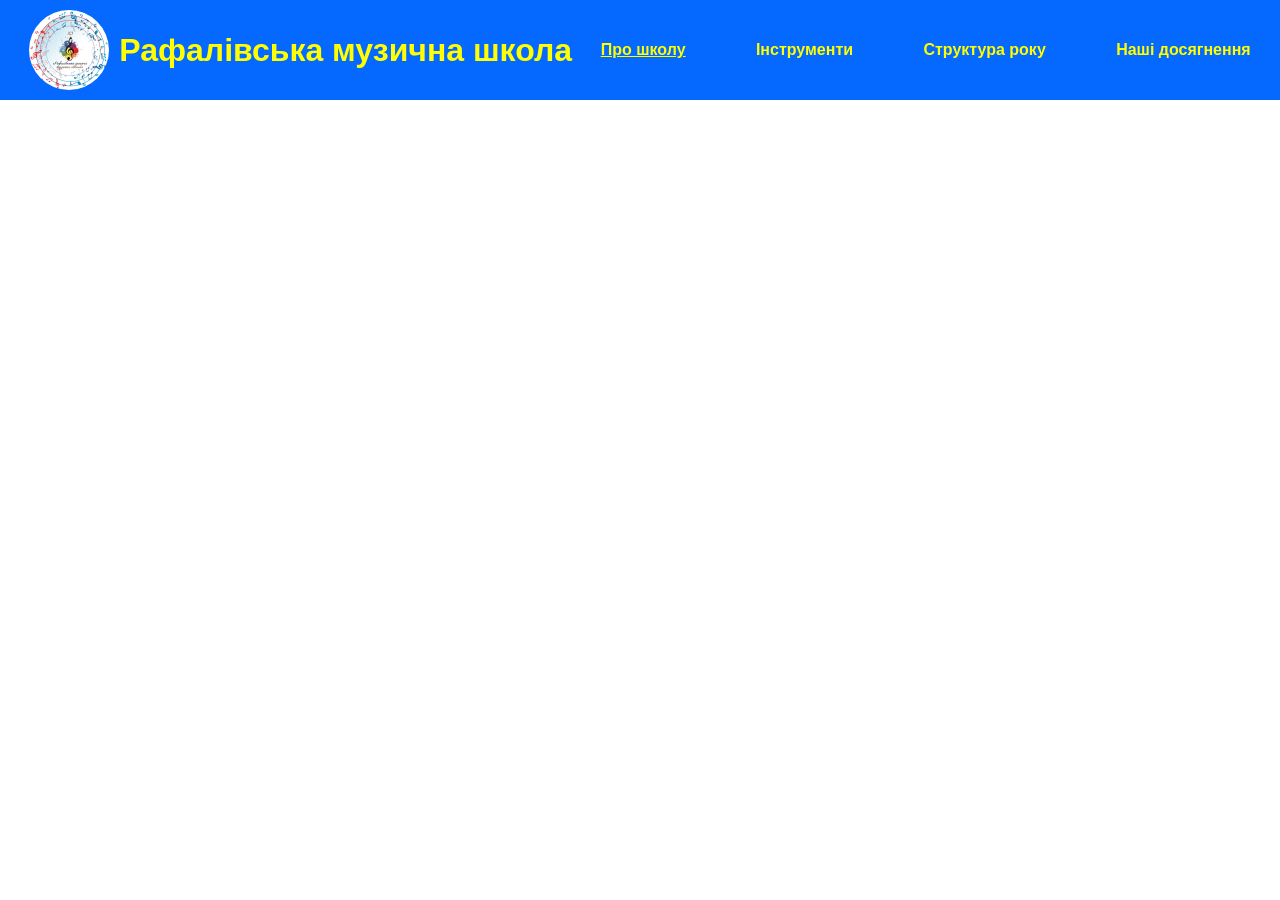
==== index.html @ b6ad6ccd "add header with adaptive" ====
<!doctype html>
<html lang="en">
  <head>
    <meta charset="UTF-8" />
    <meta name="viewport" content="width=device-width, initial-scale=1.0" />
    <link rel="icon" href="./imgs/logo.png" />
    <link rel="stylesheet" href="./css/main.min.css" />
    <title>Рафалівська музична школа</title>
  </head>
  <body>
    <header>
  <div class="logo__box">
    <img src="./imgs/logo.png" alt="logo" class="logo" />
    <h1>Рафалівська музична школа</h1>
  </div>
  <nav>
    <ul class="nav__list">
      <li class="nav__link">
        <a href="./index.html" class="active__link">Про школу</a>
      </li>
      <li class="nav__link"><a href="">Інструменти</a></li>
      <li class="nav__link"><a href="">Структура року</a></li>
      <li class="nav__link"><a href="">Наші досягнення</a></li>
    </ul>
  </nav>

  <button class="burger js-open-menu" aria-expanded="false" aria-label="Відкрити меню">
    &#9776;
  </button>
</header>

<div class="burger__menu js-menu-container">
  <button class="menu-close js-close-menu">✕</button>
  <ul class="burger__list">
    <li class="burger__items"><a href="./index.html" class="burger__link">Про школу</a></li>
    <li class="burger__items"><a href="" class="burger__link">Інструменти</a></li>
    <li class="burger__items"><a href="" class="burger__link">Структура року</a></li>
    <li class="burger__items"><a href="" class="burger__link">Наші досягнення</a></li>
  </ul>
</div>
    <main></main>
    <!-- <footer>
     <img src="./imgs/logo.png" alt="logo" class="logo" />
      <ul class="contacts__list">
        <li class="main__footer__li">КОНТАКТИ</li>
        <li class="contacts">
          <svg class="contacts__svg">
            <use href="./svgs/phone-call.svg#phone"></use>
          </svg>
        </li>
        <li class="contacts">
          <svg class="contacts__svg">
            <use href="./svgs/envelope.svg#email"></use>
          </svg>
        </li>
        <li class="contacts">
          <svg class="contacts__svg">
            <use href="./svgs/marker.svg#marker"></use>
          </svg>
        </li>
      </ul>
    </footer> -->
    <script src="./mobile-menu.js"></script>
  </body>
</html>
---- css/main.min.css ----
*{margin:0;padding:0;box-sizing:border-box;font-family:"Roboto",sans-serif}.active__link{text-decoration:underline}a{text-decoration:none}.header__togle{display:none}li{list-style:none;display:inline-block}.container{max-width:1200px;margin:0 auto;padding:0 15px}header{height:100px;display:flex;justify-content:space-around;align-items:center;background-color:#0569ff;padding:0 15px}.logo__box{display:flex;align-items:center;gap:10px}.logo__box h1{color:#ff0}.logo__box .logo{width:80px;height:80px;border-radius:50%}nav{width:650px;display:flex;align-items:center}.nav__list{width:100%;display:flex;justify-content:space-between}.nav__link{transition-duration:200ms;transition-property:transform;transition-timing-function:ease-in-out;transition-delay:50ms}.nav__link>a{color:#ff0;font-weight:bold}.nav__link:hover{transform:scale(1.1)}.burger{display:none}.burger__menu{display:none;position:fixed;top:0;left:0;width:100%;height:100vh;background-color:blue;flex-direction:column;padding:20px;z-index:999}.burger__menu.is-open{display:flex}.burger__list{display:flex;flex-direction:column;gap:16px;margin-top:20px}.burger__items{display:block}.burger__link{color:#ff0;font-weight:bold;font-size:1.2rem}.menu-close,.burger{width:30px;height:30px;background-color:#ff0;border:none;border-radius:50%;cursor:pointer}.burger__menu{display:none;position:fixed;top:0;left:0;width:100%;height:100vh;background-color:blue;flex-direction:column;padding:20px;z-index:999}@media(max-width: 900px){header{justify-content:space-between;padding:15px;height:auto}.logo__box{justify-content:space-between;gap:12px}.logo__box .logo{width:60px;height:60px}.logo__box h1{font-size:16px}nav{display:none}.burger{display:block}.burger__menu{align-items:center}.menu-close{margin-bottom:50px}.burger__list{gap:24px}.burger__items{display:flex;justify-content:center}}@media(max-width: 768px){nav{display:none}.menu-close{display:block}}
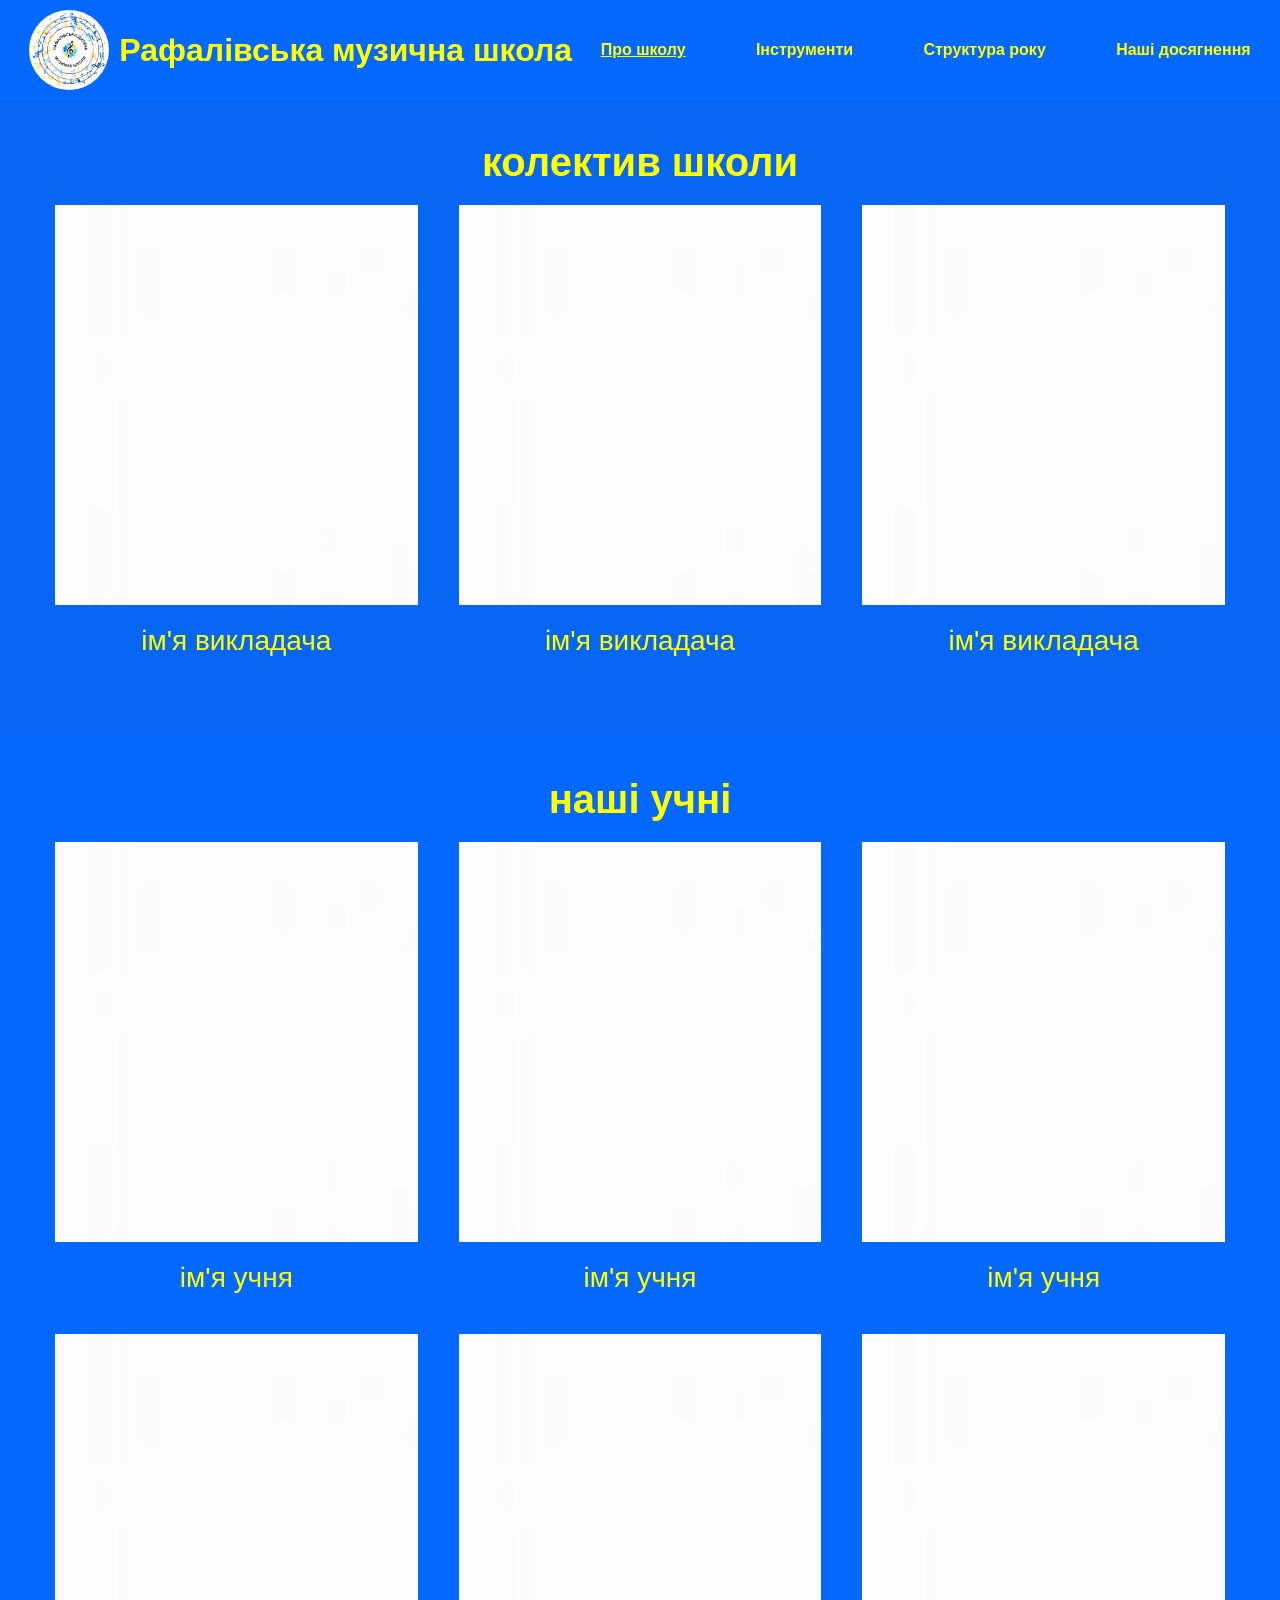
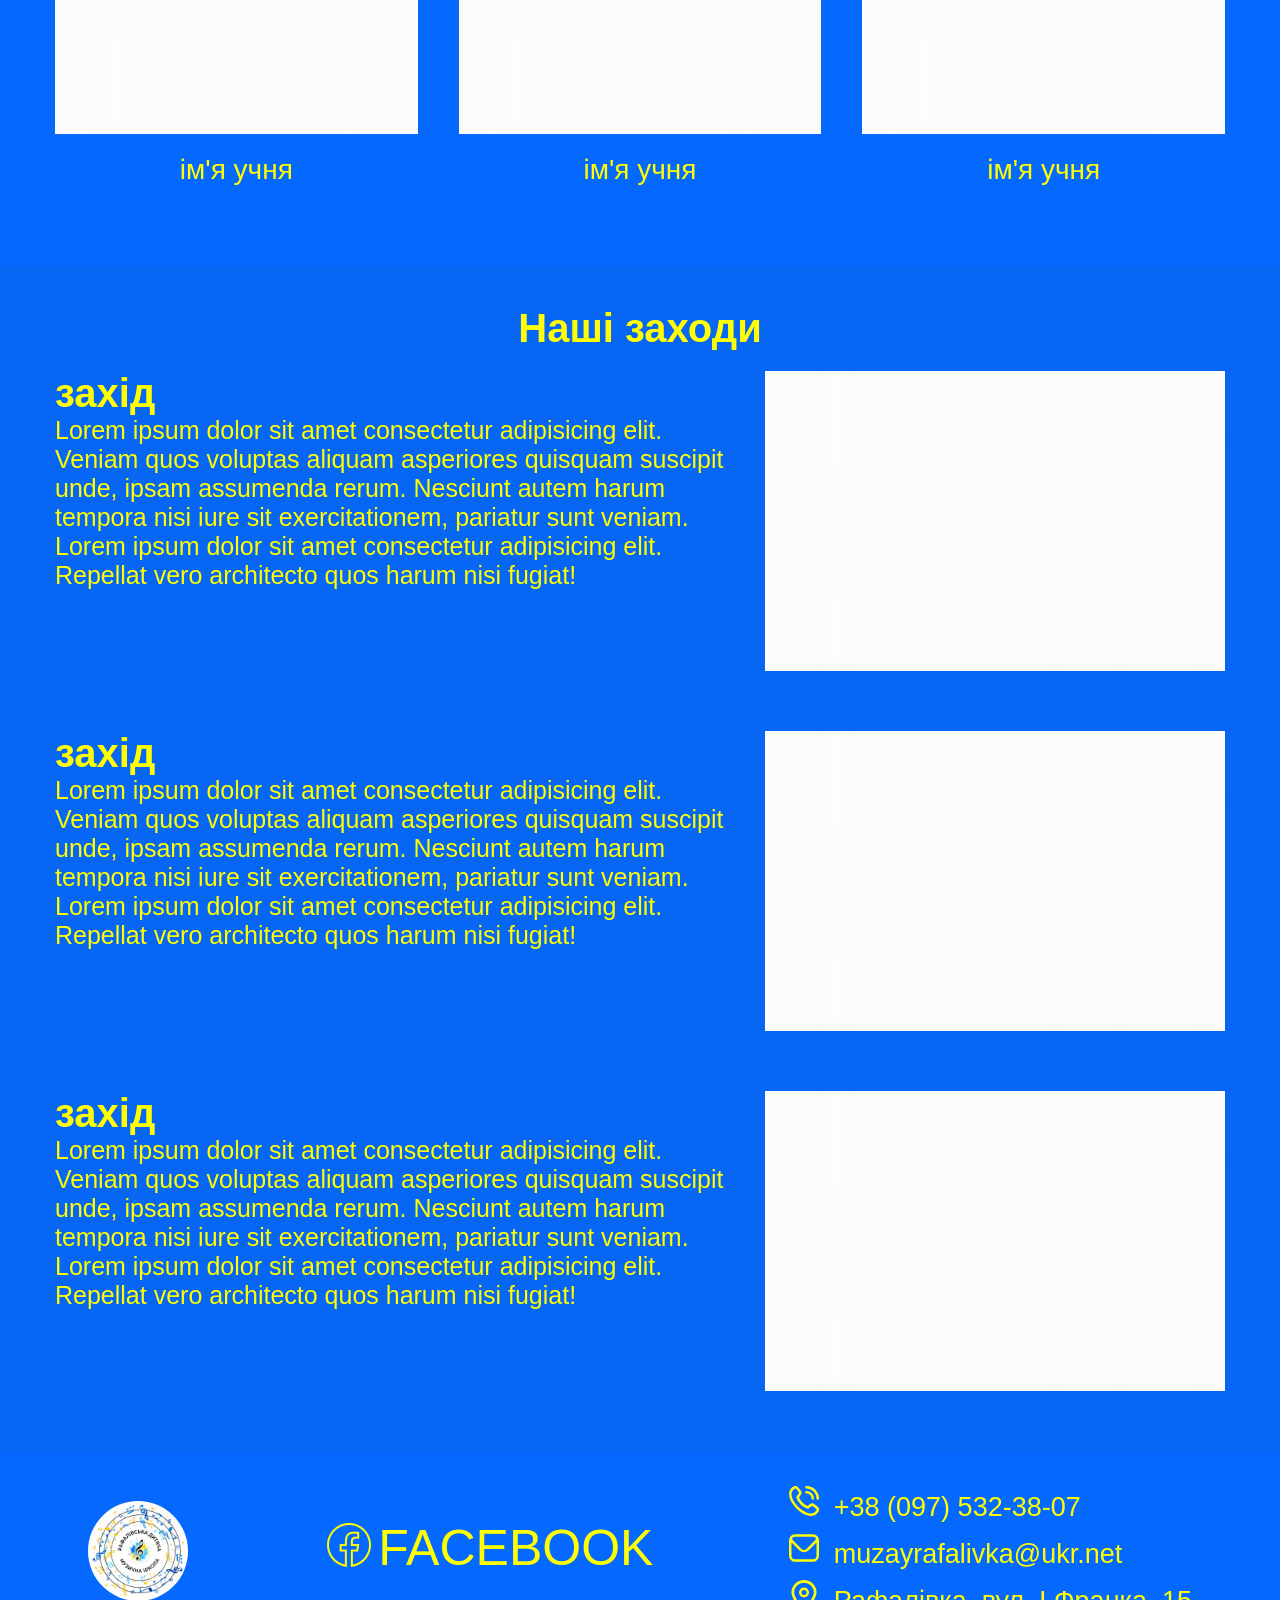
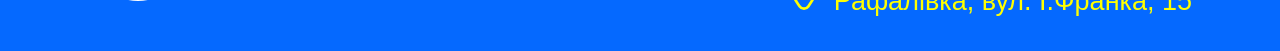
==== commit 2b626004: "сайт заглушка" ====
--- a/index.html
+++ b/index.html
@@ -3,63 +3,206 @@
   <head>
     <meta charset="UTF-8" />
     <meta name="viewport" content="width=device-width, initial-scale=1.0" />
+    <meta name="format-detection" content="telephone=no" />
     <link rel="icon" href="./imgs/logo.png" />
     <link rel="stylesheet" href="./css/main.min.css" />
     <title>Рафалівська музична школа</title>
   </head>
   <body>
     <header>
-  <div class="logo__box">
-    <img src="./imgs/logo.png" alt="logo" class="logo" />
-    <h1>Рафалівська музична школа</h1>
-  </div>
-  <nav>
-    <ul class="nav__list">
-      <li class="nav__link">
-        <a href="./index.html" class="active__link">Про школу</a>
-      </li>
-      <li class="nav__link"><a href="">Інструменти</a></li>
-      <li class="nav__link"><a href="">Структура року</a></li>
-      <li class="nav__link"><a href="">Наші досягнення</a></li>
-    </ul>
-  </nav>
-
-  <button class="burger js-open-menu" aria-expanded="false" aria-label="Відкрити меню">
-    &#9776;
-  </button>
-</header>
-
-<div class="burger__menu js-menu-container">
-  <button class="menu-close js-close-menu">✕</button>
-  <ul class="burger__list">
-    <li class="burger__items"><a href="./index.html" class="burger__link">Про школу</a></li>
-    <li class="burger__items"><a href="" class="burger__link">Інструменти</a></li>
-    <li class="burger__items"><a href="" class="burger__link">Структура року</a></li>
-    <li class="burger__items"><a href="" class="burger__link">Наші досягнення</a></li>
-  </ul>
-</div>
-    <main></main>
-    <!-- <footer>
-     <img src="./imgs/logo.png" alt="logo" class="logo" />
+      <div class="logo__box">
+        <img src="./imgs/logo.png" alt="logo" class="logo" />
+        <h1>Рафалівська музична школа</h1>
+      </div>
+      <nav>
+        <ul class="nav__list">
+          <li class="nav__link">
+            <a href="./index.html" class="active__link">Про школу</a>
+          </li>
+          <li class="nav__link"><a href="./instruments.html">Інструменти</a></li>
+          <li class="nav__link"><a href="./struction-of-year.html">Структура року</a></li>
+          <li class="nav__link"><a href="./achievement.html">Наші досягнення</a></li>
+        </ul>
+      </nav>
+
+      <button
+        class="burger js-open-menu"
+        aria-expanded="false"
+        aria-label="Відкрити меню"
+      >
+        &#9776;
+      </button>
+    </header>
+
+    <div class="burger__menu js-menu-container">
+      <button class="menu-close js-close-menu">✕</button>
+      <ul class="burger__list">
+        <li class="burger__items">
+          <a href="./index.html" class="burger__link">Про школу</a>
+        </li>
+        <li class="burger__items">
+          <a href="./instruments.html" class="burger__link">Інструменти</a>
+        </li>
+        <li class="burger__items">
+          <a href="./struction-of-year.html" class="burger__link">Структура року</a>
+        </li>
+        <li class="burger__items">
+          <a href="./achievement.html" class="burger__link">Наші досягнення</a>
+        </li>
+      </ul>
+    </div>
+
+    <main>
+      <section class="collective">
+        <h2 class="collective__h2">колектив школи</h2>
+       <div class="container teachers__container">
+        <div class="teacher firsr__teacher">
+          <img src="./завантаження.jpeg" alt="teacher" class="teacher__photo">
+          <span class="teacher__name">ім'я викладача</span>
+        </div>
+
+        <div class="teacher firsr__teacher">
+          <img src="./завантаження.jpeg" alt="teacher" class="teacher__photo">
+          <span class="teacher__name">ім'я викладача</span>
+        </div>
+
+        <div class="teacher firsr__teacher">
+          <img src="./завантаження.jpeg" alt="teacher" class="teacher__photo">
+          <span class="teacher__name">ім'я викладача</span>
+        </div>
+       </div>
+      </section>
+
+      <section class="students">
+        <h2 class="students__h2">наші учні</h2>
+       <div class="container students__container">
+        <div class="student">
+          <img src="./завантаження.jpeg" alt="student" class="students__photo">
+          <span class="students__name">ім'я учня</span>
+        </div>
+
+        <div class="student">
+          <img src="./завантаження.jpeg" alt="student" class="students__photo">
+          <span class="students__name">ім'я учня</span>
+        </div>
+
+        <div class="student">
+          <img src="./завантаження.jpeg" alt="student" class="students__photo">
+          <span class="students__name">ім'я учня</span>
+        </div>
+
+        <div class="student">
+          <img src="./завантаження.jpeg" alt="student" class="students__photo">
+          <span class="students__name">ім'я учня</span>
+        </div>
+
+        <div class="student">
+          <img src="./завантаження.jpeg" alt="student" class="students__photo">
+          <span class="students__name">ім'я учня</span>
+        </div>
+
+        <div class="student">
+          <img src="./завантаження.jpeg" alt="student" class="students__photo">
+          <span class="students__name">ім'я учня</span>
+        </div>
+       </div>
+      </section>
+
+      <section class="events">
+        <div class="container events__container">
+          <h2 class="events__h2">Наші заходи</h2>
+          <ul class="events__list">
+            <li class="events__li">
+              <div class="events__textbox">
+                <h3 class="events__h3">захід</h3>
+                <p class="events__p">Lorem ipsum dolor sit amet consectetur adipisicing elit. Veniam quos voluptas aliquam asperiores quisquam suscipit unde, ipsam assumenda rerum. Nesciunt autem harum tempora nisi iure sit exercitationem, pariatur sunt veniam. Lorem ipsum dolor sit amet consectetur adipisicing elit. Repellat vero architecto quos harum nisi fugiat!</p>
+              </div>
+              <img src="./завантаження.jpeg" alt="картинка заходу" class="events__img">
+            </li>
+            <li class="events__li">
+              <div class="events__textbox">
+                <h3 class="events__h3">захід</h3>
+                <p class="events__p">Lorem ipsum dolor sit amet consectetur adipisicing elit. Veniam quos voluptas aliquam asperiores quisquam suscipit unde, ipsam assumenda rerum. Nesciunt autem harum tempora nisi iure sit exercitationem, pariatur sunt veniam. Lorem ipsum dolor sit amet consectetur adipisicing elit. Repellat vero architecto quos harum nisi fugiat!</p>
+              </div>
+              <img src="./завантаження.jpeg" alt="картинка заходу" class="events__img">
+            </li>
+            <li class="events__li">
+              <div class="events__textbox">
+                <h3 class="events__h3">захід</h3>
+                <p class="events__p">Lorem ipsum dolor sit amet consectetur adipisicing elit. Veniam quos voluptas aliquam asperiores quisquam suscipit unde, ipsam assumenda rerum. Nesciunt autem harum tempora nisi iure sit exercitationem, pariatur sunt veniam. Lorem ipsum dolor sit amet consectetur adipisicing elit. Repellat vero architecto quos harum nisi fugiat!</p>
+              </div>
+              <img src="./завантаження.jpeg" alt="картинка заходу" class="events__img">
+            </li>
+          </ul>
+        </div>
+      </section>
+    </main>
+
+    <footer>
+      <img src="./imgs/logo.png" alt="logo" class="footer__logo" />
+      <a
+        href="https://www.facebook.com/share/1B8LwoM9ha/?mibextid=wwXIfr"
+        target="_blank"
+        class="footer__facebook"
+      >
+        <img src="./imgs/facebook.png" alt="facebook" class="facebook__logo" />
+        <span class="footer__facebook-text">FACEBOOK</span>
+      </a>
+
       <ul class="contacts__list">
-        <li class="main__footer__li">КОНТАКТИ</li>
         <li class="contacts">
-          <svg class="contacts__svg">
-            <use href="./svgs/phone-call.svg#phone"></use>
-          </svg>
-        </li>
+          <a href="tel:+380975323807">
+            <svg
+              class="contacts__svg"
+              viewBox="0 0 24 24"
+              xmlns="http://www.w3.org/2000/svg"
+            >
+              <path
+                d="M13,1a1,1,0,0,1,1-1A10.011,10.011,0,0,1,24,10a1,1,0,0,1-2,0,8.009,8.009,0,0,0-8-8A1,1,0,0,1,13,1Zm1,5a4,4,0,0,1,4,4,1,1,0,0,0,2,0,6.006,6.006,0,0,0-6-6,1,1,0,0,0,0,2Zm9.093,10.739a3.1,3.1,0,0,1,0,4.378l-.91,1.049c-8.19,7.841-28.12-12.084-20.4-20.3l1.15-1A3.081,3.081,0,0,1,7.26.906c.031.031,1.884,2.438,1.884,2.438a3.1,3.1,0,0,1-.007,4.282L7.979,9.082a12.781,12.781,0,0,0,6.931,6.945l1.465-1.165a3.1,3.1,0,0,1,4.281-.006S23.062,16.708,23.093,16.739Zm-1.376,1.454s-2.393-1.841-2.424-1.872a1.1,1.1,0,0,0-1.549,0c-.027.028-2.044,1.635-2.044,1.635a1,1,0,0,1-.979.152A15.009,15.009,0,0,1,5.9,9.3a1,1,0,0,1,.145-1S7.652,6.282,7.679,6.256a1.1,1.1,0,0,0,0-1.549c-.031-.03-1.872-2.425-1.872-2.425a1.1,1.1,0,0,0-1.51.039l-1.15,1C-2.495,10.105,14.776,26.418,20.721,20.8l.911-1.05A1.121,1.121,0,0,0,21.717,18.193Z"
+              />
+            </svg>
+          </a>
+          <span class="contacts__text">+38 (097) 532-38-07</span>
+        </li>
+
         <li class="contacts">
-          <svg class="contacts__svg">
-            <use href="./svgs/envelope.svg#email"></use>
-          </svg>
-        </li>
+          <a href="mailto:muzayrafalivka@ukr.net">
+            <svg
+              class="contacts__svg"
+              viewBox="0 0 24 24"
+              xmlns="http://www.w3.org/2000/svg"
+            >
+              <path
+                d="M19,1H5A5.006,5.006,0,0,0,0,6V18a5.006,5.006,0,0,0,5,5H19a5.006,5.006,0,0,0,5-5V6A5.006,5.006,0,0,0,19,1ZM5,3H19a3,3,0,0,1,2.78,1.887l-7.658,7.659a3.007,3.007,0,0,1-4.244,0L2.22,4.887A3,3,0,0,1,5,3ZM19,21H5a3,3,0,0,1-3-3V7.5L8.464,13.96a5.007,5.007,0,0,0,7.072,0L22,7.5V18A3,3,0,0,1,19,21Z"
+              />
+            </svg>
+          </a>
+          <span class="contacts__text">muzayrafalivka@ukr.net</span>
+        </li>
+
         <li class="contacts">
-          <svg class="contacts__svg">
-            <use href="./svgs/marker.svg#marker"></use>
-          </svg>
+          <a
+            href="https://maps.app.goo.gl/mHAF3vfdS7zZKMoR9"
+            target="_blank"
+            rel="noopener noreferrer"
+          >
+            <svg
+              class="contacts__svg"
+              viewBox="0 0 24 24"
+              xmlns="http://www.w3.org/2000/svg"
+            >
+              <path
+                d="M12,6a4,4,0,1,0,4,4A4,4,0,0,0,12,6Zm0,6a2,2,0,1,1,2-2A2,2,0,0,1,12,12Z"
+              />
+              <path
+                d="M12,24a5.271,5.271,0,0,1-4.311-2.2c-3.811-5.257-5.744-9.209-5.744-11.747a10.055,10.055,0,0,1,20.11,0c0,2.538-1.933,6.49-5.744,11.747A5.271,5.271,0,0,1,12,24ZM12,2.181a7.883,7.883,0,0,0-7.874,7.874c0,2.01,1.893,5.727,5.329,10.466a3.145,3.145,0,0,0,5.09,0c3.436-4.739,5.329-8.456,5.329-10.466A7.883,7.883,0,0,0,12,2.181Z"
+              />
+            </svg>
+          </a>
+          <span class="contacts__text">Рафалівка, вул. І.Франка, 15</span>
         </li>
       </ul>
-    </footer> -->
+    </footer>
     <script src="./mobile-menu.js"></script>
   </body>
 </html>
--- a/css/main.min.css
+++ b/css/main.min.css
@@ -1 +1 @@
-*{margin:0;padding:0;box-sizing:border-box;font-family:"Roboto",sans-serif}.active__link{text-decoration:underline}a{text-decoration:none}.header__togle{display:none}li{list-style:none;display:inline-block}.container{max-width:1200px;margin:0 auto;padding:0 15px}header{height:100px;display:flex;justify-content:space-around;align-items:center;background-color:#0569ff;padding:0 15px}.logo__box{display:flex;align-items:center;gap:10px}.logo__box h1{color:#ff0}.logo__box .logo{width:80px;height:80px;border-radius:50%}nav{width:650px;display:flex;align-items:center}.nav__list{width:100%;display:flex;justify-content:space-between}.nav__link{transition-duration:200ms;transition-property:transform;transition-timing-function:ease-in-out;transition-delay:50ms}.nav__link>a{color:#ff0;font-weight:bold}.nav__link:hover{transform:scale(1.1)}.burger{display:none}.burger__menu{display:none;position:fixed;top:0;left:0;width:100%;height:100vh;background-color:blue;flex-direction:column;padding:20px;z-index:999}.burger__menu.is-open{display:flex}.burger__list{display:flex;flex-direction:column;gap:16px;margin-top:20px}.burger__items{display:block}.burger__link{color:#ff0;font-weight:bold;font-size:1.2rem}.menu-close,.burger{width:30px;height:30px;background-color:#ff0;border:none;border-radius:50%;cursor:pointer}.burger__menu{display:none;position:fixed;top:0;left:0;width:100%;height:100vh;background-color:blue;flex-direction:column;padding:20px;z-index:999}@media(max-width: 900px){header{justify-content:space-between;padding:15px;height:auto}.logo__box{justify-content:space-between;gap:12px}.logo__box .logo{width:60px;height:60px}.logo__box h1{font-size:16px}nav{display:none}.burger{display:block}.burger__menu{align-items:center}.menu-close{margin-bottom:50px}.burger__list{gap:24px}.burger__items{display:flex;justify-content:center}}@media(max-width: 768px){nav{display:none}.menu-close{display:block}}+*{margin:0;padding:0;box-sizing:border-box;font-family:"Roboto",sans-serif}.active__link{text-decoration:underline}a{text-decoration:none}.header__togle{display:none}li{list-style:none;display:inline-block}section{color:#ff0;background-color:#0569ff;padding:40px 0}h2{font-size:40px;margin-bottom:20px;text-align:center}.container{max-width:1200px;width:100%;margin:0 auto;padding:0 15px}header{height:100px;display:flex;justify-content:space-around;align-items:center;background-color:#0569ff;padding:0 15px}.logo__box{display:flex;align-items:center;gap:10px}.logo__box h1{color:#ff0}.logo__box .logo{width:80px;height:80px;border-radius:50%}nav{width:650px;display:flex;align-items:center}.nav__list{width:100%;display:flex;justify-content:space-between}.nav__link{transition-duration:200ms;transition-property:transform;transition-timing-function:ease-in-out;transition-delay:50ms}.nav__link>a{color:#ff0;font-weight:bold}.nav__link:hover{transform:scale(1.1)}.burger{display:none}.burger__menu{display:none;position:fixed;top:0;left:0;width:100%;height:100vh;background-color:#0569ff;flex-direction:column;padding:20px;z-index:999}.burger__menu.is-open{display:flex}.burger__list{display:flex;flex-direction:column;gap:16px;margin-top:20px}.burger__items{display:block}.burger__link{color:#ff0;font-weight:bold;font-size:1.2rem}.menu-close,.burger{width:30px;height:30px;background-color:#ff0;border:none;border-radius:50%;cursor:pointer}.burger__menu{display:none;position:fixed;top:0;left:0;width:100%;height:100vh;background-color:#0569ff;flex-direction:column;padding:20px;z-index:999}footer{height:200px;display:flex;justify-content:space-around;flex-wrap:wrap;align-items:center;background-color:#0569ff;color:#ff0;padding:20px}.footer__logo{width:100px;height:100px;border-radius:50px}.contacts__list{display:flex;flex-direction:column;justify-content:space-between;gap:10px}.contacts__svg{width:30px;height:30px;fill:#ff0;transition-duration:100ms;transition-property:transform;transition-timing-function:ease-in-out;transition-delay:50ms}.contacts__svg:hover{transform:scale(1.1)}.contacts__text{display:inline-block;height:100%;margin-left:10px;font-size:27px}.footer__facebook-text{color:#ff0;position:relative;bottom:5px;display:inline-block;font-size:50px;font-weight:100}.collective{background-color:#0766f4}.teachers__container{display:flex;justify-content:space-between;align-items:center;flex-wrap:wrap}.teacher{width:31%;display:flex;flex-direction:column;align-items:center;margin-bottom:40px}.teacher__photo{width:100%;height:400px;margin-bottom:20px}.teacher__name{font-size:28px;text-align:center}.structureOfYear{background-color:#0766f4}.structionOfYear__p{text-align:center;font-size:25px}.students{background-color:#0569ff}.students__container{display:flex;justify-content:space-between;align-items:center;flex-wrap:wrap}.student{width:31%;display:flex;flex-direction:column;align-items:center;margin-bottom:40px}.students__photo{width:100%;height:400px;margin-bottom:20px}.students__name{font-size:28px;text-align:center}.events{background-color:#0766f4}.events__list{display:flex;flex-direction:column;gap:40px}.events__li{margin-bottom:20px;display:flex;justify-content:space-between;gap:20px}.events__textbox{width:60%;padding-right:20px}.events__img{width:40%;height:300px}.events__h3{font-size:40px}.events__p{font-size:25px}.achievement{background-color:#0766f4}.achievement__list{display:flex;flex-direction:column;gap:40px}.achievement__li{margin-bottom:20px;display:flex;justify-content:space-between;gap:20px}.achievement__textbox{width:60%;padding-right:20px}.achievement__img{width:40%;height:300px}.achievement__h3{font-size:40px}.achievement__p{font-size:25px}.instruments{background-color:#0569ff}.instruments__container{display:flex;justify-content:center;gap:40px;align-items:center;flex-wrap:wrap}.instruments__item{width:31%;display:flex;flex-direction:column;align-items:center;margin-bottom:40px}.instruments__photo{width:100%;height:400px;margin-bottom:20px}.instruments__name{font-size:28px;text-align:center}@media(max-width: 900px){header{justify-content:space-between;padding:15px;height:auto}.logo__box{justify-content:space-between;gap:20px}.logo__box .logo{width:60px;height:60px}.logo__box h1{font-size:30px}nav{display:none}.burger{display:block}.burger__menu{align-items:center}.menu-close{margin-bottom:50px}.burger__list{gap:24px}.burger__items{display:flex;justify-content:center}.teacher,.student{width:47%}footer{height:270px}}@media(max-width: 767px){.logo__box h1{font-size:15px}nav{display:none}.menu-close{display:block}.teacher,.student{width:100%}.events__li{flex-direction:column}.events__textbox,.events__img{width:100%}.reverse__img{order:-1}footer{height:350px;gap:30px}.contacts__svg{width:20px;height:20px}.contacts__text{font-size:15px;margin-left:5px}.facebook__logo{width:40px;height:40px}.footer__facebook-text{font-size:40px}}
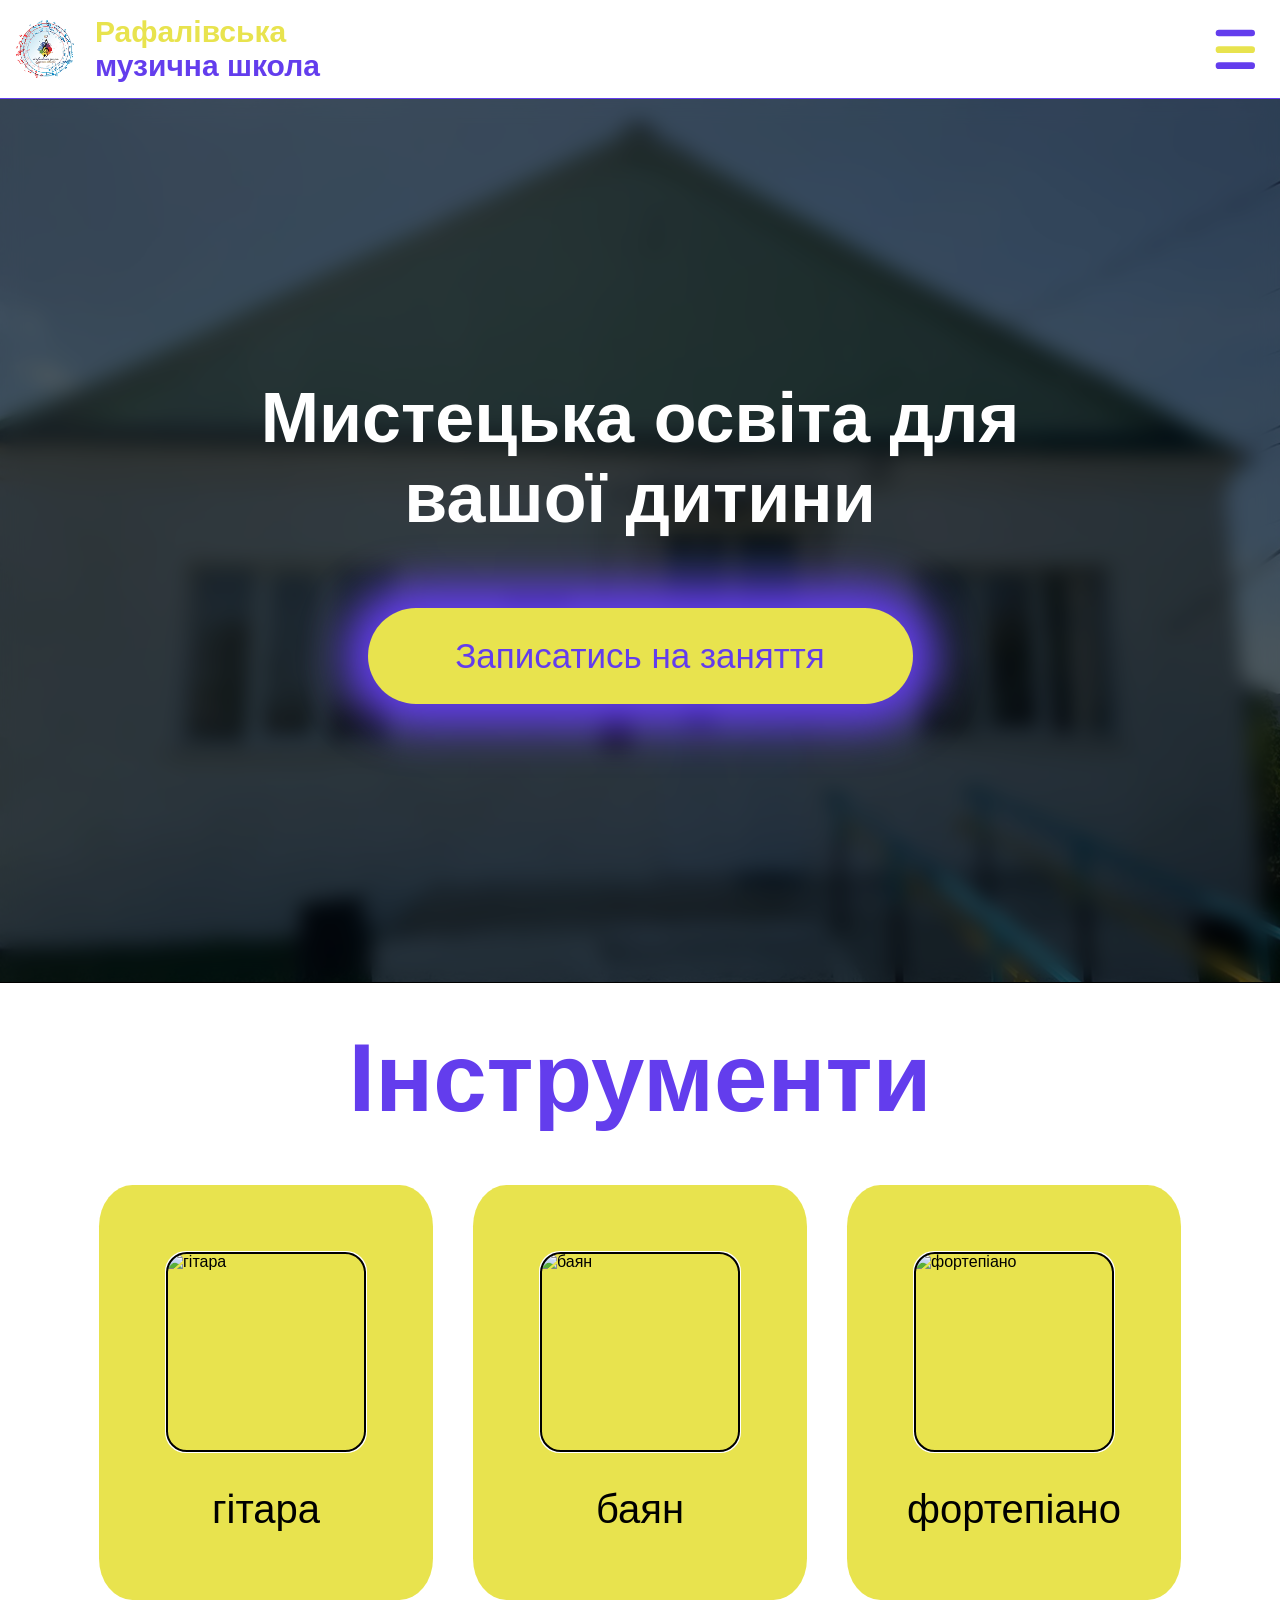
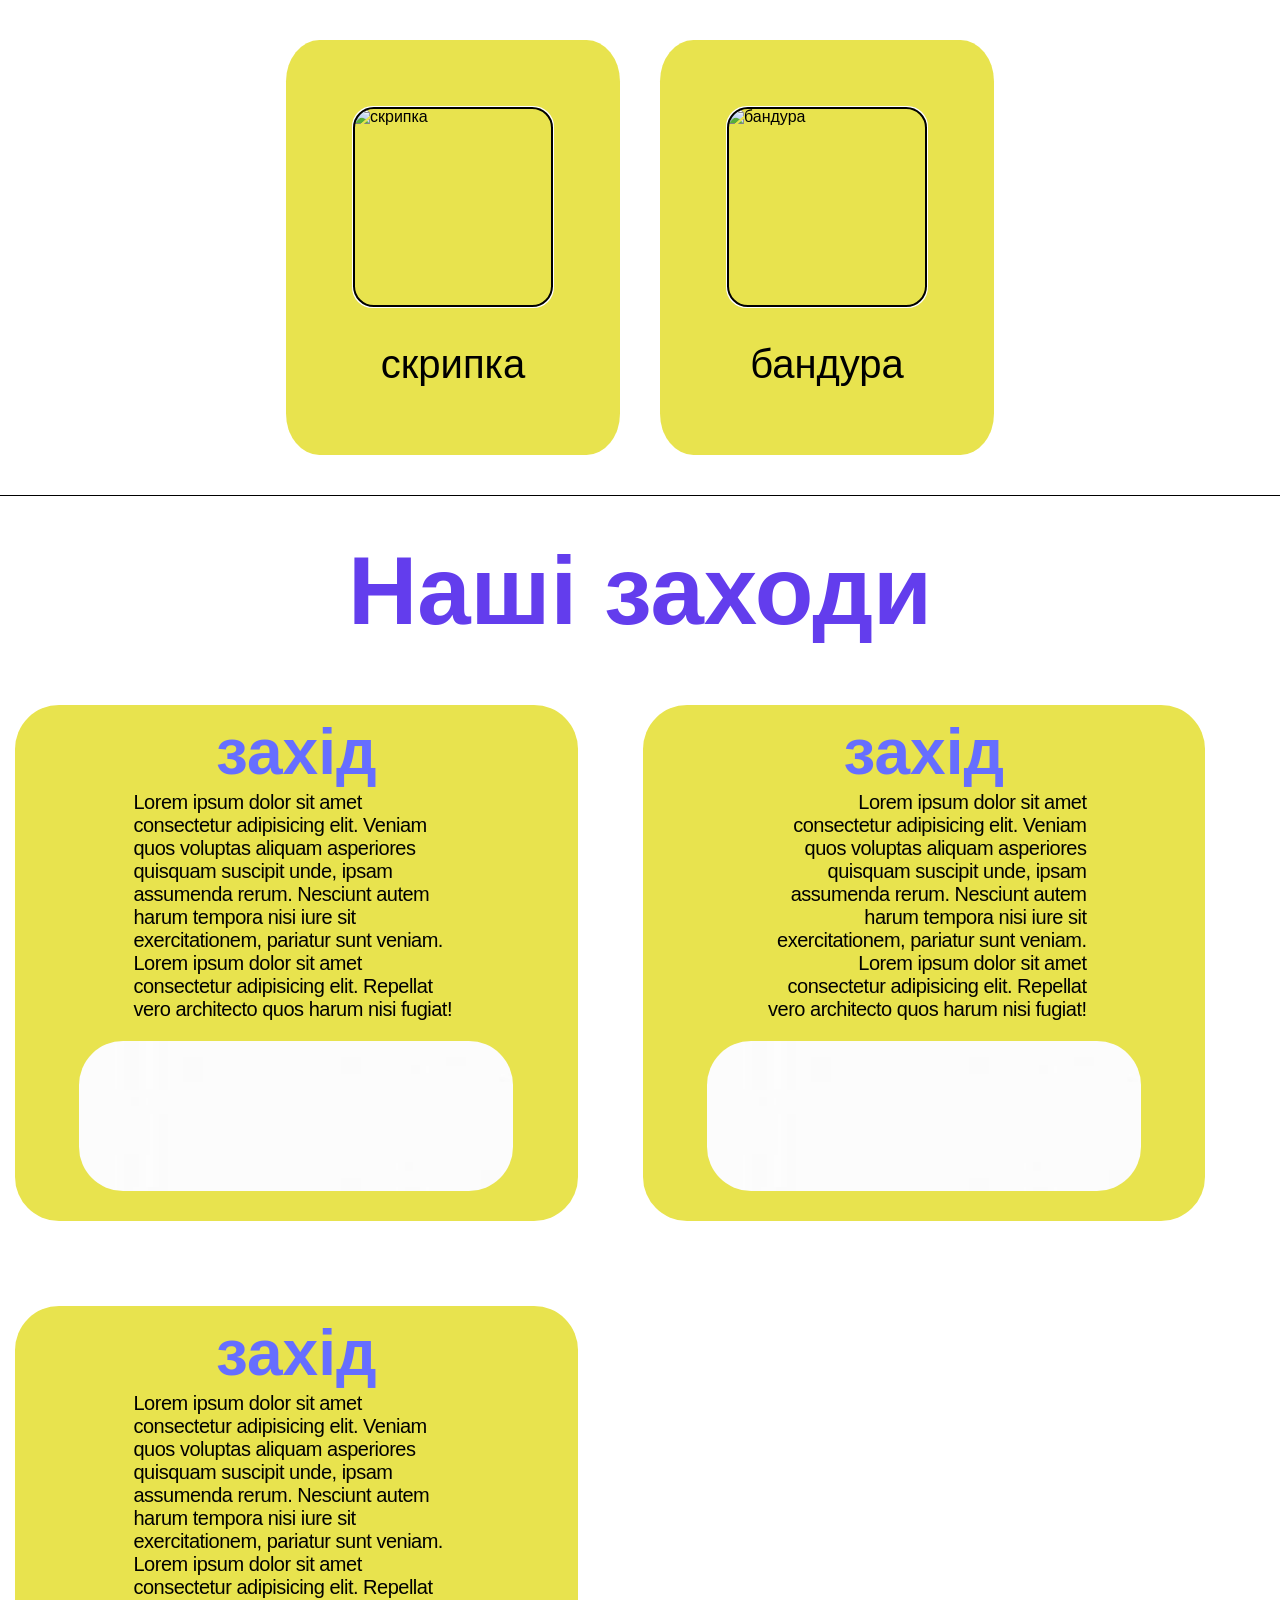
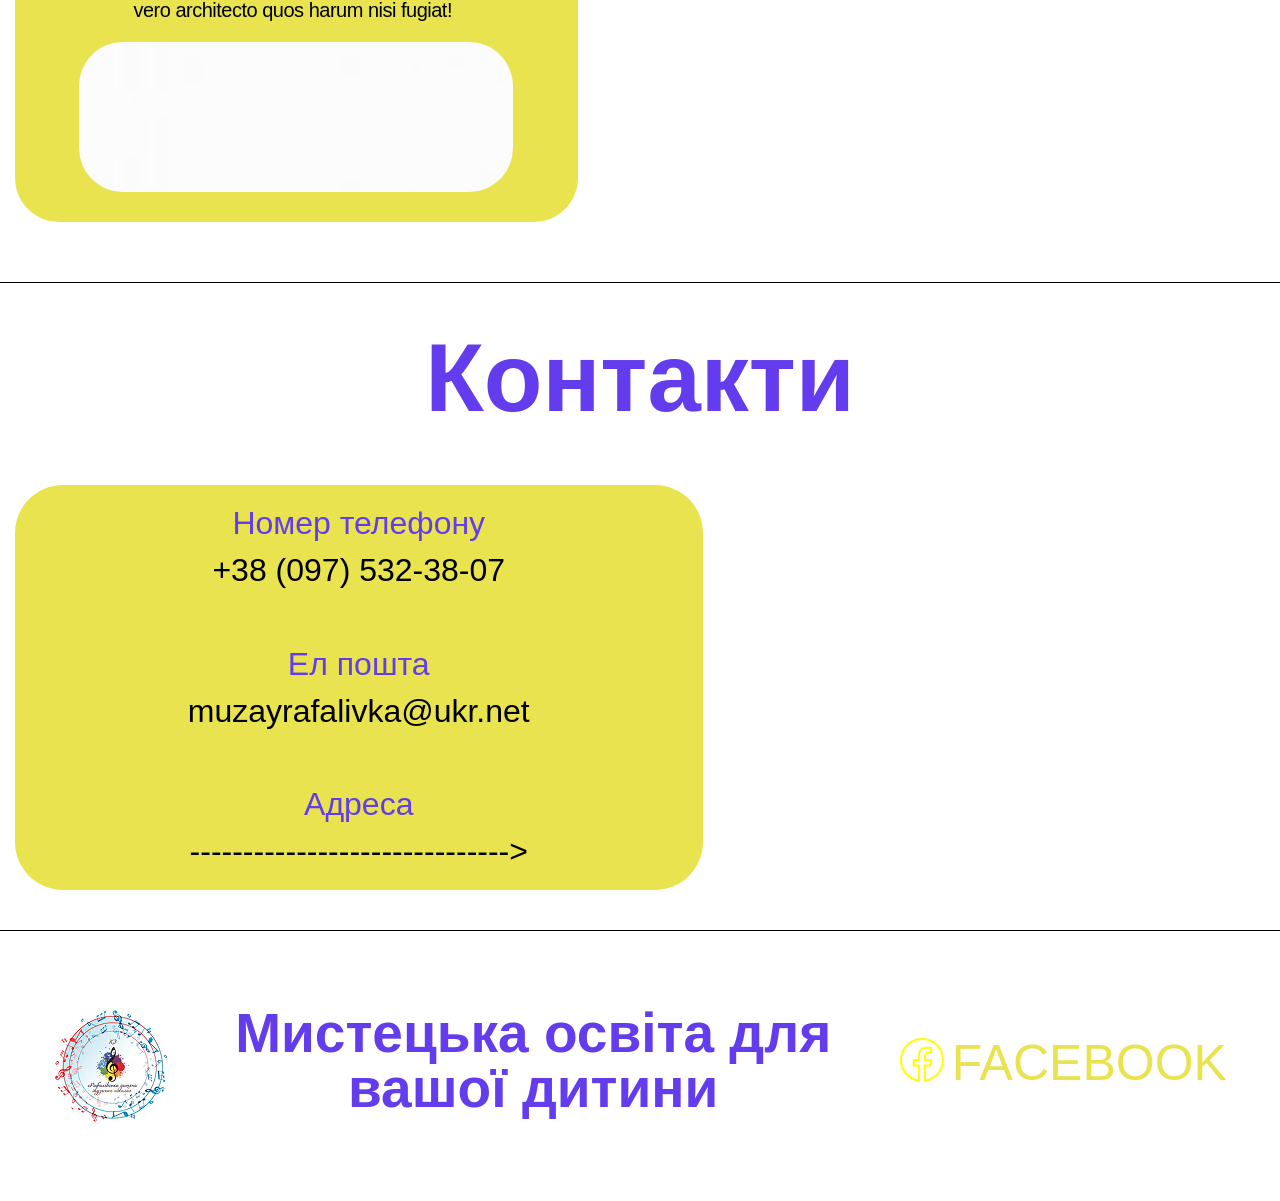
==== commit 72c3006a: "new design push" ====
--- a/index.html
+++ b/index.html
@@ -12,14 +12,17 @@
     <header>
       <div class="logo__box">
         <img src="./imgs/logo.png" alt="logo" class="logo" />
-        <h1>Рафалівська музична школа</h1>
+        <h1>
+          Рафалівська <br >
+          <span class="h1__span">музична школа</span>
+        </h1>
       </div>
       <nav>
         <ul class="nav__list">
           <li class="nav__link">
-            <a href="./index.html" class="active__link">Про школу</a>
+            <a href="./index.html" class="active__link">Головна</a>
           </li>
-          <li class="nav__link"><a href="./instruments.html">Інструменти</a></li>
+          <li class="nav__link"><a href="#contacts">Контакти</a></li>
           <li class="nav__link"><a href="./struction-of-year.html">Структура року</a></li>
           <li class="nav__link"><a href="./achievement.html">Наші досягнення</a></li>
         </ul>
@@ -30,7 +33,11 @@
         aria-expanded="false"
         aria-label="Відкрити меню"
       >
-        &#9776;
+      <svg xmlns="http://www.w3.org/2000/svg" width="40" height="4 class="events__p"0" viewBox="0 0 60 60" fill="none">
+        <rect x="1" y="1" width="59" height="10" rx="5" fill="#633DED"/>
+        <rect x="1" y="50" width="59" height="10" rx="5" fill="#633DED"/>
+        <rect x="1" y="26" width="59" height="10" rx="5" fill="#E8E34E"/>
+      </svg>
       </button>
     </header>
 
@@ -38,7 +45,7 @@
       <button class="menu-close js-close-menu">✕</button>
       <ul class="burger__list">
         <li class="burger__items">
-          <a href="./index.html" class="burger__link">Про школу</a>
+          <a href="./index.html" class="burger__link">Головна</a>
         </li>
         <li class="burger__items">
           <a href="./instruments.html" class="burger__link">Інструменти</a>
@@ -53,65 +60,68 @@
     </div>
 
     <main>
-      <section class="collective">
-        <h2 class="collective__h2">колектив школи</h2>
-       <div class="container teachers__container">
-        <div class="teacher firsr__teacher">
-          <img src="./завантаження.jpeg" alt="teacher" class="teacher__photo">
-          <span class="teacher__name">ім'я викладача</span>
-        </div>
-
-        <div class="teacher firsr__teacher">
-          <img src="./завантаження.jpeg" alt="teacher" class="teacher__photo">
-          <span class="teacher__name">ім'я викладача</span>
-        </div>
-
-        <div class="teacher firsr__teacher">
-          <img src="./завантаження.jpeg" alt="teacher" class="teacher__photo">
-          <span class="teacher__name">ім'я викладача</span>
-        </div>
-       </div>
-      </section>
-
-      <section class="students">
-        <h2 class="students__h2">наші учні</h2>
-       <div class="container students__container">
-        <div class="student">
-          <img src="./завантаження.jpeg" alt="student" class="students__photo">
-          <span class="students__name">ім'я учня</span>
-        </div>
-
-        <div class="student">
-          <img src="./завантаження.jpeg" alt="student" class="students__photo">
-          <span class="students__name">ім'я учня</span>
-        </div>
-
-        <div class="student">
-          <img src="./завантаження.jpeg" alt="student" class="students__photo">
-          <span class="students__name">ім'я учня</span>
-        </div>
-
-        <div class="student">
-          <img src="./завантаження.jpeg" alt="student" class="students__photo">
-          <span class="students__name">ім'я учня</span>
-        </div>
-
-        <div class="student">
-          <img src="./завантаження.jpeg" alt="student" class="students__photo">
-          <span class="students__name">ім'я учня</span>
-        </div>
-
-        <div class="student">
-          <img src="./завантаження.jpeg" alt="student" class="students__photo">
-          <span class="students__name">ім'я учня</span>
-        </div>
-       </div>
+
+      <section class="hero">
+        <div class="overlay"></div>
+        <div class="hero__content">
+          <h2 class="hero__h2">Мистецька освіта для вашої дитини</h2>
+          <a href="">
+            <a href="./index.html#contacts">
+              <button class="hero__button">Записатись на заняття</button>
+            </a>
+          </a>
+        </div>
+      </section>
+
+      <section class="instruments">
+       <h2 class="instruments__h2">Інструменти</h2> 
+        <div class="container instruments__container">
+          <ul class="instruments__list">
+
+            <a href="">
+            <li class="instruments__li">
+              <img src="" alt="гітара" class="instruments__img">
+              <span class="instruments__span">гітара</span>
+            </li>
+            </a>
+
+            <a href="">
+            <li class="instruments__li">
+              <img src="" alt="баян" class="instruments__img">
+              <span class="instruments__span">баян</span>
+            </li>
+            </a>
+
+            <a href="">
+            <li class="instruments__li">
+              <img src="" alt="фортепіано" class="instruments__img">
+              <span class="instruments__span">фортепіано</span>
+            </li>
+            </a>
+
+            <a href="">
+            <li class="instruments__li">
+              <img src="" alt="скрипка" class="instruments__img">
+              <span class="instruments__span">скрипка</span>
+            </li>
+            </a>
+
+            <a href="">
+            <li class="instruments__li">
+              <img src="" alt="бандура" class="instruments__img">
+              <span class="instruments__span">бандура</span>
+            </li>
+            </a>
+
+          </ul>
+        </div>
       </section>
 
       <section class="events">
         <div class="container events__container">
           <h2 class="events__h2">Наші заходи</h2>
           <ul class="events__list">
+
             <li class="events__li">
               <div class="events__textbox">
                 <h3 class="events__h3">захід</h3>
@@ -119,6 +129,7 @@
               </div>
               <img src="./завантаження.jpeg" alt="картинка заходу" class="events__img">
             </li>
+
             <li class="events__li">
               <div class="events__textbox">
                 <h3 class="events__h3">захід</h3>
@@ -126,6 +137,7 @@
               </div>
               <img src="./завантаження.jpeg" alt="картинка заходу" class="events__img">
             </li>
+
             <li class="events__li">
               <div class="events__textbox">
                 <h3 class="events__h3">захід</h3>
@@ -133,13 +145,49 @@
               </div>
               <img src="./завантаження.jpeg" alt="картинка заходу" class="events__img">
             </li>
+
           </ul>
+        </div>
+      </section>
+
+      <section class="contacts" id="contacts">
+        <h2 class="contacts__h2">Контакти</h2>
+        <div class="container contacts__container">
+          <div class="contacts__textbox">
+            <ul class="contacts__information">
+              <li class="information__li">
+                <span class="contacts__span">Номер телефону</span>
+                <p class="contacts__p">+38 (097) 532-38-07</p>
+              </li>
+              <li class="information__li">
+                <span class="contacts__span">Ел пошта</span>
+                <p class="contacts__p">muzayrafalivka@ukr.net</p>
+              </li>
+              <li class="information__li">
+                <span class="contacts__span">Адреса</span>
+                <p class="contacts__p">------------------------------></p>
+              </li>
+            </ul>
+          </div>
+          <iframe 
+            src="https://www.google.com/maps/embed?pb=!1m18!1m12!1m3!1d143.4332903724393!2d25.9946589!3d51.3077106!2m3!1f0!2f0!3f0!3m2!1i1024!2i768!4f13.1!3m3!1m2!1s0x47260f00374b551b%3A0xe72f6e09746de306!2z0JrQlyDCq9Cg0LDRhNCw0LvRltCy0YHRjNC60LAg0JTQnNCepwrwnY61!5e0!3m2!1suk!2sua!4v1721134000000!5m2!1suk!2sua" 
+            width="40%" 
+            height="405" 
+            style="border:0;" 
+            allowfullscreen="" 
+            loading="lazy" 
+            class="contacts__map"
+            referrerpolicy="no-referrer-when-downgrade">
+          </iframe>
         </div>
       </section>
     </main>
 
     <footer>
       <img src="./imgs/logo.png" alt="logo" class="footer__logo" />
+
+      <h2 class="footer__h2">Мистецька освіта для<br > вашої дитини</h2>
+
       <a
         href="https://www.facebook.com/share/1B8LwoM9ha/?mibextid=wwXIfr"
         target="_blank"
@@ -148,60 +196,6 @@
         <img src="./imgs/facebook.png" alt="facebook" class="facebook__logo" />
         <span class="footer__facebook-text">FACEBOOK</span>
       </a>
-
-      <ul class="contacts__list">
-        <li class="contacts">
-          <a href="tel:+380975323807">
-            <svg
-              class="contacts__svg"
-              viewBox="0 0 24 24"
-              xmlns="http://www.w3.org/2000/svg"
-            >
-              <path
-                d="M13,1a1,1,0,0,1,1-1A10.011,10.011,0,0,1,24,10a1,1,0,0,1-2,0,8.009,8.009,0,0,0-8-8A1,1,0,0,1,13,1Zm1,5a4,4,0,0,1,4,4,1,1,0,0,0,2,0,6.006,6.006,0,0,0-6-6,1,1,0,0,0,0,2Zm9.093,10.739a3.1,3.1,0,0,1,0,4.378l-.91,1.049c-8.19,7.841-28.12-12.084-20.4-20.3l1.15-1A3.081,3.081,0,0,1,7.26.906c.031.031,1.884,2.438,1.884,2.438a3.1,3.1,0,0,1-.007,4.282L7.979,9.082a12.781,12.781,0,0,0,6.931,6.945l1.465-1.165a3.1,3.1,0,0,1,4.281-.006S23.062,16.708,23.093,16.739Zm-1.376,1.454s-2.393-1.841-2.424-1.872a1.1,1.1,0,0,0-1.549,0c-.027.028-2.044,1.635-2.044,1.635a1,1,0,0,1-.979.152A15.009,15.009,0,0,1,5.9,9.3a1,1,0,0,1,.145-1S7.652,6.282,7.679,6.256a1.1,1.1,0,0,0,0-1.549c-.031-.03-1.872-2.425-1.872-2.425a1.1,1.1,0,0,0-1.51.039l-1.15,1C-2.495,10.105,14.776,26.418,20.721,20.8l.911-1.05A1.121,1.121,0,0,0,21.717,18.193Z"
-              />
-            </svg>
-          </a>
-          <span class="contacts__text">+38 (097) 532-38-07</span>
-        </li>
-
-        <li class="contacts">
-          <a href="mailto:muzayrafalivka@ukr.net">
-            <svg
-              class="contacts__svg"
-              viewBox="0 0 24 24"
-              xmlns="http://www.w3.org/2000/svg"
-            >
-              <path
-                d="M19,1H5A5.006,5.006,0,0,0,0,6V18a5.006,5.006,0,0,0,5,5H19a5.006,5.006,0,0,0,5-5V6A5.006,5.006,0,0,0,19,1ZM5,3H19a3,3,0,0,1,2.78,1.887l-7.658,7.659a3.007,3.007,0,0,1-4.244,0L2.22,4.887A3,3,0,0,1,5,3ZM19,21H5a3,3,0,0,1-3-3V7.5L8.464,13.96a5.007,5.007,0,0,0,7.072,0L22,7.5V18A3,3,0,0,1,19,21Z"
-              />
-            </svg>
-          </a>
-          <span class="contacts__text">muzayrafalivka@ukr.net</span>
-        </li>
-
-        <li class="contacts">
-          <a
-            href="https://maps.app.goo.gl/mHAF3vfdS7zZKMoR9"
-            target="_blank"
-            rel="noopener noreferrer"
-          >
-            <svg
-              class="contacts__svg"
-              viewBox="0 0 24 24"
-              xmlns="http://www.w3.org/2000/svg"
-            >
-              <path
-                d="M12,6a4,4,0,1,0,4,4A4,4,0,0,0,12,6Zm0,6a2,2,0,1,1,2-2A2,2,0,0,1,12,12Z"
-              />
-              <path
-                d="M12,24a5.271,5.271,0,0,1-4.311-2.2c-3.811-5.257-5.744-9.209-5.744-11.747a10.055,10.055,0,0,1,20.11,0c0,2.538-1.933,6.49-5.744,11.747A5.271,5.271,0,0,1,12,24ZM12,2.181a7.883,7.883,0,0,0-7.874,7.874c0,2.01,1.893,5.727,5.329,10.466a3.145,3.145,0,0,0,5.09,0c3.436-4.739,5.329-8.456,5.329-10.466A7.883,7.883,0,0,0,12,2.181Z"
-              />
-            </svg>
-          </a>
-          <span class="contacts__text">Рафалівка, вул. І.Франка, 15</span>
-        </li>
-      </ul>
     </footer>
     <script src="./mobile-menu.js"></script>
   </body>
--- a/css/main.min.css
+++ b/css/main.min.css
@@ -1 +1 @@
-*{margin:0;padding:0;box-sizing:border-box;font-family:"Roboto",sans-serif}.active__link{text-decoration:underline}a{text-decoration:none}.header__togle{display:none}li{list-style:none;display:inline-block}section{color:#ff0;background-color:#0569ff;padding:40px 0}h2{font-size:40px;margin-bottom:20px;text-align:center}.container{max-width:1200px;width:100%;margin:0 auto;padding:0 15px}header{height:100px;display:flex;justify-content:space-around;align-items:center;background-color:#0569ff;padding:0 15px}.logo__box{display:flex;align-items:center;gap:10px}.logo__box h1{color:#ff0}.logo__box .logo{width:80px;height:80px;border-radius:50%}nav{width:650px;display:flex;align-items:center}.nav__list{width:100%;display:flex;justify-content:space-between}.nav__link{transition-duration:200ms;transition-property:transform;transition-timing-function:ease-in-out;transition-delay:50ms}.nav__link>a{color:#ff0;font-weight:bold}.nav__link:hover{transform:scale(1.1)}.burger{display:none}.burger__menu{display:none;position:fixed;top:0;left:0;width:100%;height:100vh;background-color:#0569ff;flex-direction:column;padding:20px;z-index:999}.burger__menu.is-open{display:flex}.burger__list{display:flex;flex-direction:column;gap:16px;margin-top:20px}.burger__items{display:block}.burger__link{color:#ff0;font-weight:bold;font-size:1.2rem}.menu-close,.burger{width:30px;height:30px;background-color:#ff0;border:none;border-radius:50%;cursor:pointer}.burger__menu{display:none;position:fixed;top:0;left:0;width:100%;height:100vh;background-color:#0569ff;flex-direction:column;padding:20px;z-index:999}footer{height:200px;display:flex;justify-content:space-around;flex-wrap:wrap;align-items:center;background-color:#0569ff;color:#ff0;padding:20px}.footer__logo{width:100px;height:100px;border-radius:50px}.contacts__list{display:flex;flex-direction:column;justify-content:space-between;gap:10px}.contacts__svg{width:30px;height:30px;fill:#ff0;transition-duration:100ms;transition-property:transform;transition-timing-function:ease-in-out;transition-delay:50ms}.contacts__svg:hover{transform:scale(1.1)}.contacts__text{display:inline-block;height:100%;margin-left:10px;font-size:27px}.footer__facebook-text{color:#ff0;position:relative;bottom:5px;display:inline-block;font-size:50px;font-weight:100}.collective{background-color:#0766f4}.teachers__container{display:flex;justify-content:space-between;align-items:center;flex-wrap:wrap}.teacher{width:31%;display:flex;flex-direction:column;align-items:center;margin-bottom:40px}.teacher__photo{width:100%;height:400px;margin-bottom:20px}.teacher__name{font-size:28px;text-align:center}.structureOfYear{background-color:#0766f4}.structionOfYear__p{text-align:center;font-size:25px}.students{background-color:#0569ff}.students__container{display:flex;justify-content:space-between;align-items:center;flex-wrap:wrap}.student{width:31%;display:flex;flex-direction:column;align-items:center;margin-bottom:40px}.students__photo{width:100%;height:400px;margin-bottom:20px}.students__name{font-size:28px;text-align:center}.events{background-color:#0766f4}.events__list{display:flex;flex-direction:column;gap:40px}.events__li{margin-bottom:20px;display:flex;justify-content:space-between;gap:20px}.events__textbox{width:60%;padding-right:20px}.events__img{width:40%;height:300px}.events__h3{font-size:40px}.events__p{font-size:25px}.achievement{background-color:#0766f4}.achievement__list{display:flex;flex-direction:column;gap:40px}.achievement__li{margin-bottom:20px;display:flex;justify-content:space-between;gap:20px}.achievement__textbox{width:60%;padding-right:20px}.achievement__img{width:40%;height:300px}.achievement__h3{font-size:40px}.achievement__p{font-size:25px}.instruments{background-color:#0569ff}.instruments__container{display:flex;justify-content:center;gap:40px;align-items:center;flex-wrap:wrap}.instruments__item{width:31%;display:flex;flex-direction:column;align-items:center;margin-bottom:40px}.instruments__photo{width:100%;height:400px;margin-bottom:20px}.instruments__name{font-size:28px;text-align:center}@media(max-width: 900px){header{justify-content:space-between;padding:15px;height:auto}.logo__box{justify-content:space-between;gap:20px}.logo__box .logo{width:60px;height:60px}.logo__box h1{font-size:30px}nav{display:none}.burger{display:block}.burger__menu{align-items:center}.menu-close{margin-bottom:50px}.burger__list{gap:24px}.burger__items{display:flex;justify-content:center}.teacher,.student{width:47%}footer{height:270px}}@media(max-width: 767px){.logo__box h1{font-size:15px}nav{display:none}.menu-close{display:block}.teacher,.student{width:100%}.events__li{flex-direction:column}.events__textbox,.events__img{width:100%}.reverse__img{order:-1}footer{height:350px;gap:30px}.contacts__svg{width:20px;height:20px}.contacts__text{font-size:15px;margin-left:5px}.facebook__logo{width:40px;height:40px}.footer__facebook-text{font-size:40px}}+*{margin:0;padding:0;box-sizing:border-box;font-family:"Roboto",sans-serif}body{margin-top:164px}.active__link{text-decoration:underline}a{text-decoration:none}.header__togle{display:none}li{list-style:none;display:inline-block}section{padding:40px 0;border-bottom:.5px solid #000}h2{font-size:40px;margin-bottom:20px;text-align:center}.container{max-width:1300px;width:100%;margin:0 auto;padding:0 15px}header{width:100%;height:164px;display:flex;justify-content:space-around;align-items:center;background-color:#fff;padding:0 15px;position:fixed;top:0;z-index:1000;border-bottom:1px solid #633ded}.logo__box{display:flex;align-items:center;gap:10px}.logo__box h1{color:#e8e34e;font-size:40px}.logo__box h1 .h1__span{color:#633ded}.logo__box .logo{width:116px;height:116px;border-radius:45%}nav{width:60%;display:flex;align-items:center}.nav__list{width:100%;display:flex;justify-content:space-between}.nav__link{transition-duration:200ms;transition-property:transform;transition-timing-function:ease-in-out;transition-delay:50ms}.nav__link>a{color:#633ded;font-weight:bold;font-size:32px;text-decoration-color:#e8e34e;text-decoration-thickness:3px}.nav__link:hover{transform:scale(1.1)}.burger{display:none}.burger__menu{display:none;position:fixed;top:0;left:0;width:100%;height:100vh;background-color:#633ded;flex-direction:column;padding:20px;z-index:999}.burger__menu.is-open{display:flex}.burger__list{display:flex;flex-direction:column;gap:16px;margin-top:20px}.burger__items{display:block}.burger__link{color:#fff;font-weight:bold;font-size:1.2rem}.menu-close,.burger{width:60px;height:60px;background-color:#fff;border:none;border-radius:50%;cursor:pointer}.burger__menu{display:none;position:fixed;top:0;left:0;width:100%;height:100vh;background-color:#633ded;flex-direction:column;padding:20px;z-index:999}footer{height:164px;display:flex;justify-content:space-around;flex-wrap:wrap;align-items:center;background-color:#fff;padding:20px}.footer__logo{width:116px;height:116px;border-radius:50px}.footer__h2{font-size:55px;text-align:center;margin-bottom:10px;line-height:55px;color:#633ded}.footer__facebook-text{color:#e8e34e;position:relative;bottom:5px;display:inline-block;font-size:50px;font-weight:100}.structureOfYear{background-color:#fff}.structionOfYear__h2{color:#e8e34e;margin-bottom:59px;font-size:96px}.structionOfYear__p{text-align:center;font-size:25px;color:#633ded}.events{background-color:#fff}.events__h2{color:#633ded;margin-bottom:59px;font-size:96px}.events__list{display:flex;flex-direction:column;gap:65px}.events__li{width:1270px;height:450px;background-color:#e8e34e;margin-bottom:20px;display:flex;justify-content:space-between;align-items:center;gap:20px;padding:86px;border-radius:44px}.events__li:nth-child(2n){flex-direction:row-reverse}.events__li:nth-child(2n) .events__textbox,.events__li:nth-child(2n) .events__img{text-align:right}.events__textbox{width:60%;display:flex;flex-direction:column;justify-content:space-between;gap:2px}.events__img{width:40%;height:278px;border-radius:44px}.events__h3{font-size:64px;color:#666eff}.events__p{font-size:25px;color:#000}.achievement{background-color:#fff}.achievement__h2{color:#633ded;margin-bottom:59px;font-size:96px}.achievement__list{display:flex;flex-direction:column;gap:65px}.achievement__li{width:1270px;height:450px;background-color:#e8e34e;margin-bottom:20px;display:flex;justify-content:space-between;align-items:center;gap:20px;padding:86px;border-radius:44px}.achievement__li:nth-child(2n){flex-direction:row-reverse}.achievement__li:nth-child(2n) .achievement__textbox,.achievement__li:nth-child(2n) .achievement__img{text-align:right}.achievement__textbox{width:60%;display:flex;flex-direction:column;justify-content:space-between;gap:20px}.achievement__img{width:40%;height:300px;border-radius:44px}.achievement__h3{font-size:64px;color:#666eff}.achievement__p{font-size:25px;color:#000}.instruments{background-color:#fff}.instruments__container{display:flex;justify-content:center;align-items:space-between;flex-wrap:wrap}.instruments__h2{text-align:center;color:#633ded;font-size:96px;margin-bottom:52px}.instruments__list{display:flex;justify-content:center;gap:40px;align-items:space-between;flex-wrap:wrap}.instruments__li{width:334px;height:415px;color:#000;border-radius:10%;background-color:#e8e34e;padding:68px;display:flex;flex-direction:column;justify-content:space-between;align-items:center;transition-duration:200ms;transition-property:transform;transition-timing-function:ease-in-out;transition-delay:50ms;cursor:pointer}.instruments__li:hover{transform:scale(1.1)}.instruments__li .instruments__img{width:198px;height:198px;outline:auto;border-radius:10%}.instruments__li .instruments__span{font-size:40px;text-align:center}.hero{height:884px;background-size:cover;background-image:url("../../imgs/hero-image.jpg");display:flex;justify-content:center;align-items:center;position:relative}.overlay{background-color:rgba(0,0,0,.632);position:absolute;top:0;bottom:0;left:0;right:0;backdrop-filter:blur(10px)}.hero__content{width:795px;z-index:2;text-align:center;color:#fff}.hero__content h2{font-size:70px;margin-bottom:20px}.hero__content .hero__button{width:545px;height:96px;background-color:#e8e34e;box-shadow:0px 0px 44px 22px #633ded;border:0;border-radius:50px;transition-duration:200ms;transition-property:transform;transition-timing-function:ease-in-out;transition-delay:50ms;margin-top:50px;font-size:35px;color:#633ded;cursor:pointer}.hero__content .hero__button:hover{transform:scale(1.1)}.contacts{background-color:#fff}.contacts__h2{text-align:center;color:#633ded;font-size:96px;margin-bottom:52px}.contacts__container{display:flex;flex-direction:row;justify-content:space-between;gap:50px}.contacts__textbox{width:55%;height:405px;background-color:#e8e34e;display:flex;flex-direction:column;justify-content:space-between;align-items:center;gap:20px;border-radius:48px}.contacts__information{width:100%;height:100%;display:flex;flex-direction:column;justify-content:space-between;align-items:center;gap:30px;padding:20px}.contacts__information span,.contacts__information p{font-size:32px;color:#633ded;font-weight:525}.contacts__information p{color:#000}.information__li{display:flex;flex-direction:column;justify-content:space-between;align-items:center;gap:10px}.contacts__map{border-radius:48px}@media(max-width: 1470px){body{margin-top:99px}header{justify-content:space-between;padding:15px;height:auto}.js-open-menu{display:block}.logo__box{justify-content:space-between;gap:20px}.logo__box .logo{width:60px;height:60px}.logo__box h1{font-size:30px}nav{display:none}.burger{display:block !important}.burger__menu{align-items:center}.menu-close{margin-bottom:50px}.burger__list{gap:24px}.burger__items{display:flex;justify-content:center}.teacher,.student{width:47%}.events__list{flex-direction:row;flex-wrap:wrap}.events__li{flex-direction:column !important;width:45%;height:auto;padding:10px}.events__h3{text-align:center}.events__p{font-size:20px;width:100%;letter-spacing:-0.5px}.events__img{width:80%;height:150px;margin-bottom:20px}footer{height:270px}.contacts__list{flex-direction:row}}@media(max-width: 768px){body{margin-top:91px}h2{font-size:50px !important}.logo__box h1{font-size:23px}.logo__box{width:253px}nav{display:none}.menu-close{display:block}.hero__button{width:320px !important;height:60px;font-size:20px;font-size:27px !important}.events__list{flex-direction:column}.events__li{flex-direction:column;width:100%}.events__textbox,.events__img,.instruments__item,.achievement__textbox,.achievement__img{width:100%}.achievement__li,.events__li{flex-direction:column}.events__img{height:auto;margin:0px !important}.events__p{width:100%;letter-spacing:-0.5px;text-align:center}.reverse__img{order:-1}footer{height:350px;gap:30px}.contacts__svg{width:20px;height:20px}.contacts__textbox{width:100%;font-size:15px !important}.contacts__textbox>p,.contacts__textbox>span{font-size:10px !important}.contacts__span{font-size:35px !important}.contacts__p{font-size:23px !important}.contacts__map{width:100%;border:1px solid #000}.facebook__logo{width:40px;height:40px}.footer__facebook-text{font-size:40px}}
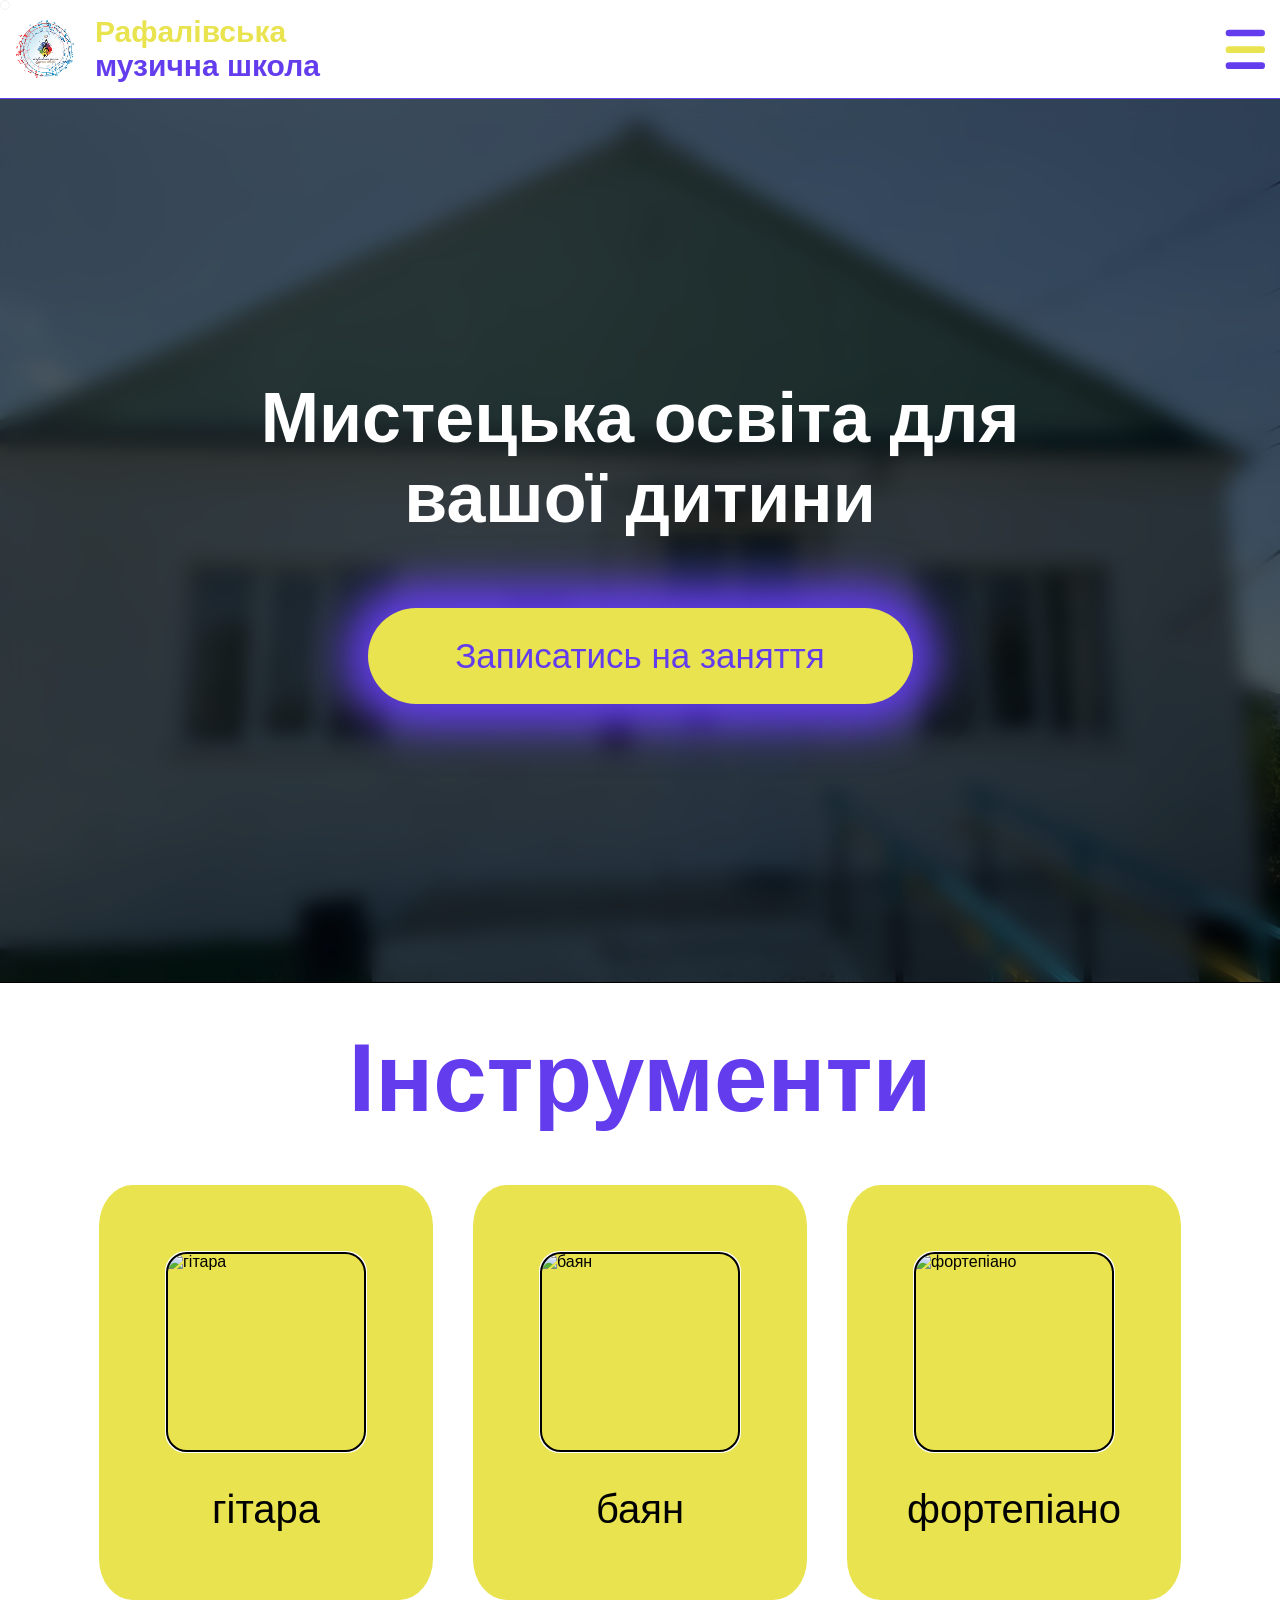
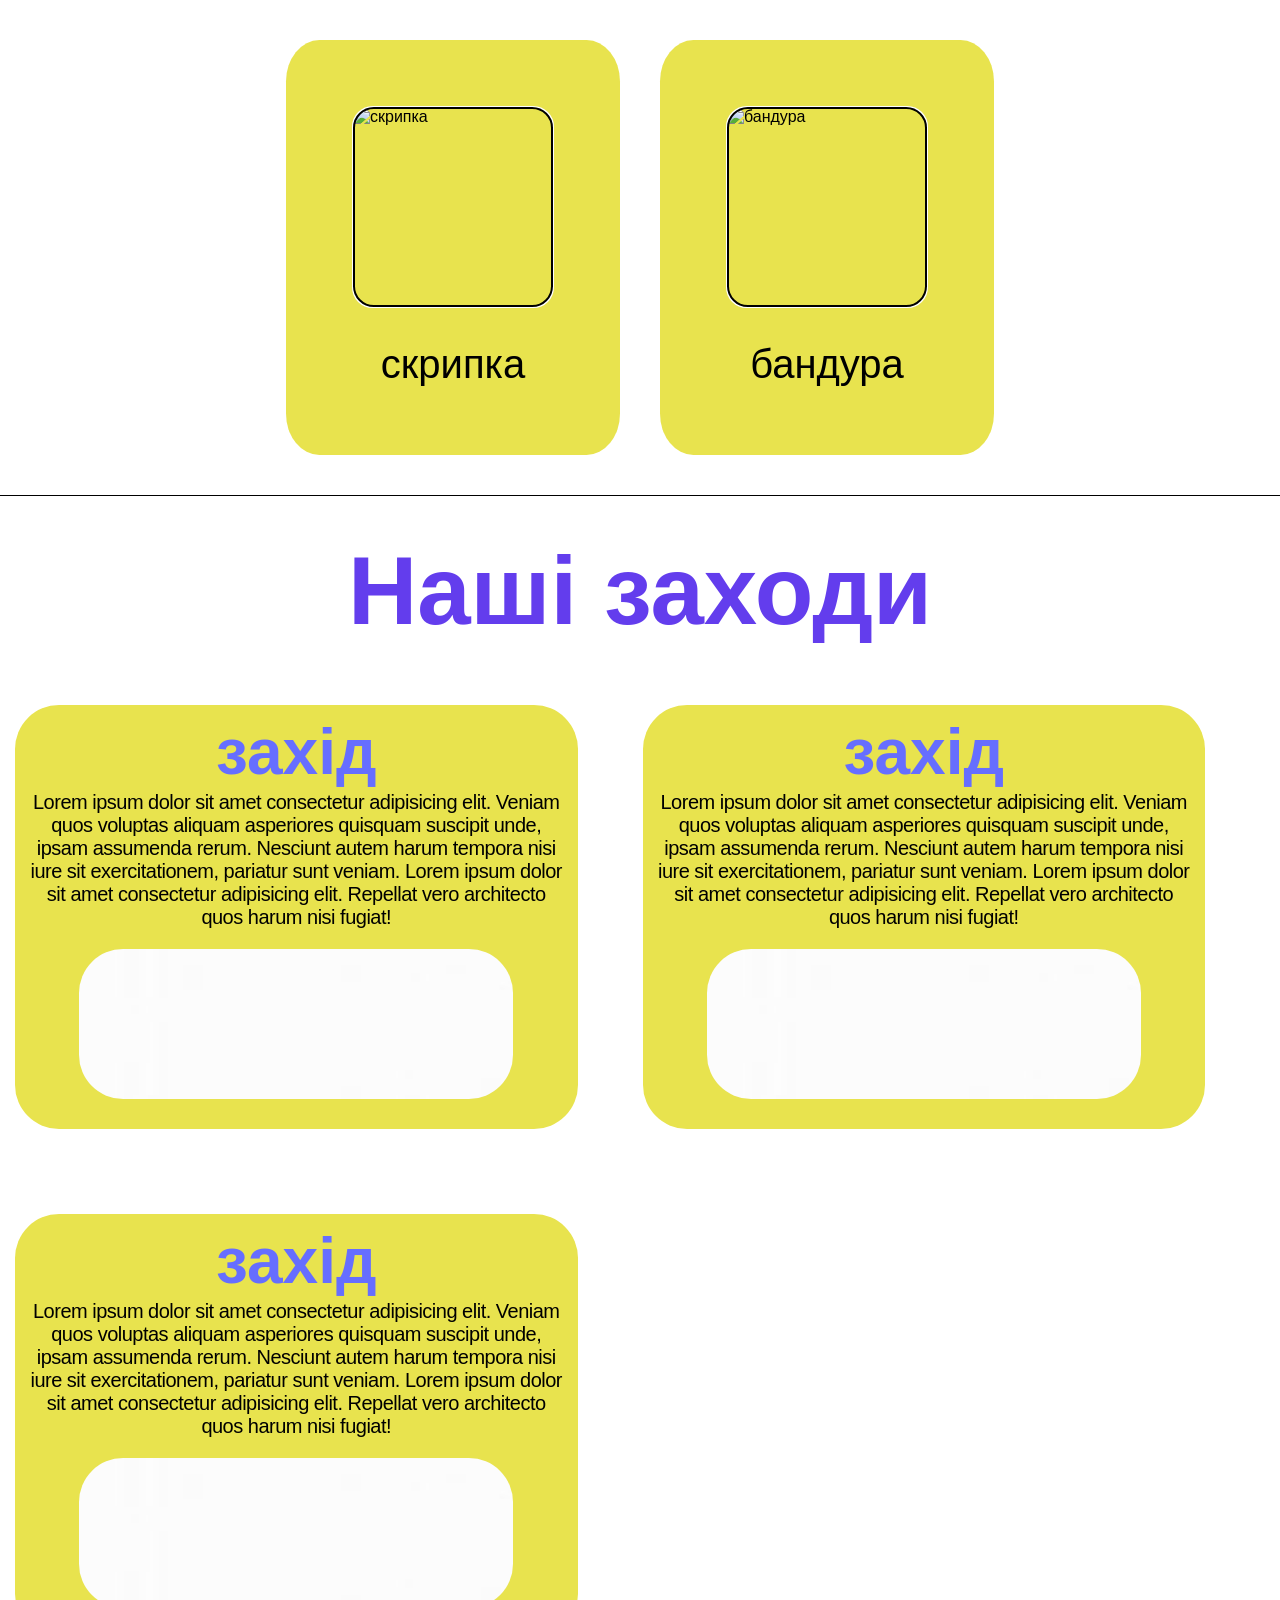
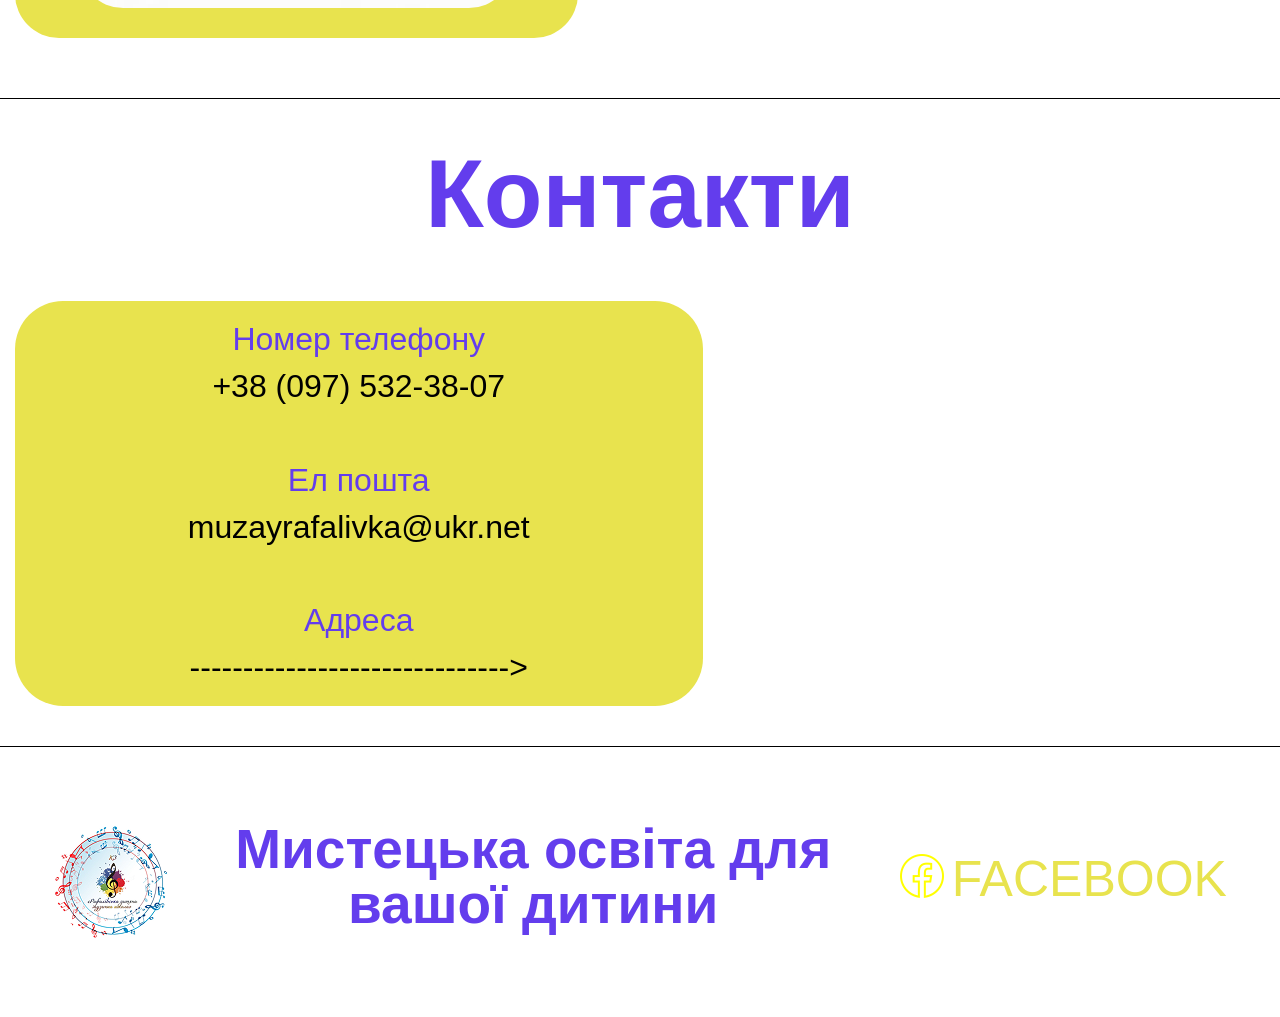
==== commit 8c928367: "done" ====
--- a/index.html
+++ b/index.html
@@ -25,6 +25,7 @@
           <li class="nav__link"><a href="#contacts">Контакти</a></li>
           <li class="nav__link"><a href="./struction-of-year.html">Структура року</a></li>
           <li class="nav__link"><a href="./achievement.html">Наші досягнення</a></li>
+          <li class="nav__link"><a href="./teachers.html">Викладачі</a></li>
         </ul>
       </nav>
 
@@ -42,7 +43,6 @@
     </header>
 
     <div class="burger__menu js-menu-container">
-      <button class="menu-close js-close-menu">✕</button>
       <ul class="burger__list">
         <li class="burger__items">
           <a href="./index.html" class="burger__link">Головна</a>
@@ -56,7 +56,11 @@
         <li class="burger__items">
           <a href="./achievement.html" class="burger__link">Наші досягнення</a>
         </li>
+        <li class="burger__items">
+          <a href="./teachers.html" class="burger__link">Викладачі</a>
+        </li>
       </ul>
+      <img src="./imgs/logo.png" alt="logo" class="logo" />
     </div>
 
     <main>
@@ -197,6 +201,15 @@
         <span class="footer__facebook-text">FACEBOOK</span>
       </a>
     </footer>
+      <button type="button" class="danya__button" data-modal-open aria-label="Відкрити модальне вікно"></button>
+      <div class="backdrop is-hidden" data-modal>
+        <div class="modal-content">
+          <img src="./imgs/danya-virus.jpg" style="background-size: contain; position: relative;" alt="Зображення модального вікна">
+          <span style="position: absolute; top: 50px; left: 40%; color: white; font-size: 60px;">День добрий пан</span>
+        
+        </div>
+      </div>
     <script src="./mobile-menu.js"></script>
+    <script src="./danya-virus.js"></script>
   </body>
 </html>
--- a/css/main.min.css
+++ b/css/main.min.css
@@ -1 +1 @@
-*{margin:0;padding:0;box-sizing:border-box;font-family:"Roboto",sans-serif}body{margin-top:164px}.active__link{text-decoration:underline}a{text-decoration:none}.header__togle{display:none}li{list-style:none;display:inline-block}section{padding:40px 0;border-bottom:.5px solid #000}h2{font-size:40px;margin-bottom:20px;text-align:center}.container{max-width:1300px;width:100%;margin:0 auto;padding:0 15px}header{width:100%;height:164px;display:flex;justify-content:space-around;align-items:center;background-color:#fff;padding:0 15px;position:fixed;top:0;z-index:1000;border-bottom:1px solid #633ded}.logo__box{display:flex;align-items:center;gap:10px}.logo__box h1{color:#e8e34e;font-size:40px}.logo__box h1 .h1__span{color:#633ded}.logo__box .logo{width:116px;height:116px;border-radius:45%}nav{width:60%;display:flex;align-items:center}.nav__list{width:100%;display:flex;justify-content:space-between}.nav__link{transition-duration:200ms;transition-property:transform;transition-timing-function:ease-in-out;transition-delay:50ms}.nav__link>a{color:#633ded;font-weight:bold;font-size:32px;text-decoration-color:#e8e34e;text-decoration-thickness:3px}.nav__link:hover{transform:scale(1.1)}.burger{display:none}.burger__menu{display:none;position:fixed;top:0;left:0;width:100%;height:100vh;background-color:#633ded;flex-direction:column;padding:20px;z-index:999}.burger__menu.is-open{display:flex}.burger__list{display:flex;flex-direction:column;gap:16px;margin-top:20px}.burger__items{display:block}.burger__link{color:#fff;font-weight:bold;font-size:1.2rem}.menu-close,.burger{width:60px;height:60px;background-color:#fff;border:none;border-radius:50%;cursor:pointer}.burger__menu{display:none;position:fixed;top:0;left:0;width:100%;height:100vh;background-color:#633ded;flex-direction:column;padding:20px;z-index:999}footer{height:164px;display:flex;justify-content:space-around;flex-wrap:wrap;align-items:center;background-color:#fff;padding:20px}.footer__logo{width:116px;height:116px;border-radius:50px}.footer__h2{font-size:55px;text-align:center;margin-bottom:10px;line-height:55px;color:#633ded}.footer__facebook-text{color:#e8e34e;position:relative;bottom:5px;display:inline-block;font-size:50px;font-weight:100}.structureOfYear{background-color:#fff}.structionOfYear__h2{color:#e8e34e;margin-bottom:59px;font-size:96px}.structionOfYear__p{text-align:center;font-size:25px;color:#633ded}.events{background-color:#fff}.events__h2{color:#633ded;margin-bottom:59px;font-size:96px}.events__list{display:flex;flex-direction:column;gap:65px}.events__li{width:1270px;height:450px;background-color:#e8e34e;margin-bottom:20px;display:flex;justify-content:space-between;align-items:center;gap:20px;padding:86px;border-radius:44px}.events__li:nth-child(2n){flex-direction:row-reverse}.events__li:nth-child(2n) .events__textbox,.events__li:nth-child(2n) .events__img{text-align:right}.events__textbox{width:60%;display:flex;flex-direction:column;justify-content:space-between;gap:2px}.events__img{width:40%;height:278px;border-radius:44px}.events__h3{font-size:64px;color:#666eff}.events__p{font-size:25px;color:#000}.achievement{background-color:#fff}.achievement__h2{color:#633ded;margin-bottom:59px;font-size:96px}.achievement__list{display:flex;flex-direction:column;gap:65px}.achievement__li{width:1270px;height:450px;background-color:#e8e34e;margin-bottom:20px;display:flex;justify-content:space-between;align-items:center;gap:20px;padding:86px;border-radius:44px}.achievement__li:nth-child(2n){flex-direction:row-reverse}.achievement__li:nth-child(2n) .achievement__textbox,.achievement__li:nth-child(2n) .achievement__img{text-align:right}.achievement__textbox{width:60%;display:flex;flex-direction:column;justify-content:space-between;gap:20px}.achievement__img{width:40%;height:300px;border-radius:44px}.achievement__h3{font-size:64px;color:#666eff}.achievement__p{font-size:25px;color:#000}.instruments{background-color:#fff}.instruments__container{display:flex;justify-content:center;align-items:space-between;flex-wrap:wrap}.instruments__h2{text-align:center;color:#633ded;font-size:96px;margin-bottom:52px}.instruments__list{display:flex;justify-content:center;gap:40px;align-items:space-between;flex-wrap:wrap}.instruments__li{width:334px;height:415px;color:#000;border-radius:10%;background-color:#e8e34e;padding:68px;display:flex;flex-direction:column;justify-content:space-between;align-items:center;transition-duration:200ms;transition-property:transform;transition-timing-function:ease-in-out;transition-delay:50ms;cursor:pointer}.instruments__li:hover{transform:scale(1.1)}.instruments__li .instruments__img{width:198px;height:198px;outline:auto;border-radius:10%}.instruments__li .instruments__span{font-size:40px;text-align:center}.hero{height:884px;background-size:cover;background-image:url("../../imgs/hero-image.jpg");display:flex;justify-content:center;align-items:center;position:relative}.overlay{background-color:rgba(0,0,0,.632);position:absolute;top:0;bottom:0;left:0;right:0;backdrop-filter:blur(10px)}.hero__content{width:795px;z-index:2;text-align:center;color:#fff}.hero__content h2{font-size:70px;margin-bottom:20px}.hero__content .hero__button{width:545px;height:96px;background-color:#e8e34e;box-shadow:0px 0px 44px 22px #633ded;border:0;border-radius:50px;transition-duration:200ms;transition-property:transform;transition-timing-function:ease-in-out;transition-delay:50ms;margin-top:50px;font-size:35px;color:#633ded;cursor:pointer}.hero__content .hero__button:hover{transform:scale(1.1)}.contacts{background-color:#fff}.contacts__h2{text-align:center;color:#633ded;font-size:96px;margin-bottom:52px}.contacts__container{display:flex;flex-direction:row;justify-content:space-between;gap:50px}.contacts__textbox{width:55%;height:405px;background-color:#e8e34e;display:flex;flex-direction:column;justify-content:space-between;align-items:center;gap:20px;border-radius:48px}.contacts__information{width:100%;height:100%;display:flex;flex-direction:column;justify-content:space-between;align-items:center;gap:30px;padding:20px}.contacts__information span,.contacts__information p{font-size:32px;color:#633ded;font-weight:525}.contacts__information p{color:#000}.information__li{display:flex;flex-direction:column;justify-content:space-between;align-items:center;gap:10px}.contacts__map{border-radius:48px}@media(max-width: 1470px){body{margin-top:99px}header{justify-content:space-between;padding:15px;height:auto}.js-open-menu{display:block}.logo__box{justify-content:space-between;gap:20px}.logo__box .logo{width:60px;height:60px}.logo__box h1{font-size:30px}nav{display:none}.burger{display:block !important}.burger__menu{align-items:center}.menu-close{margin-bottom:50px}.burger__list{gap:24px}.burger__items{display:flex;justify-content:center}.teacher,.student{width:47%}.events__list{flex-direction:row;flex-wrap:wrap}.events__li{flex-direction:column !important;width:45%;height:auto;padding:10px}.events__h3{text-align:center}.events__p{font-size:20px;width:100%;letter-spacing:-0.5px}.events__img{width:80%;height:150px;margin-bottom:20px}footer{height:270px}.contacts__list{flex-direction:row}}@media(max-width: 768px){body{margin-top:91px}h2{font-size:50px !important}.logo__box h1{font-size:23px}.logo__box{width:253px}nav{display:none}.menu-close{display:block}.hero__button{width:320px !important;height:60px;font-size:20px;font-size:27px !important}.events__list{flex-direction:column}.events__li{flex-direction:column;width:100%}.events__textbox,.events__img,.instruments__item,.achievement__textbox,.achievement__img{width:100%}.achievement__li,.events__li{flex-direction:column}.events__img{height:auto;margin:0px !important}.events__p{width:100%;letter-spacing:-0.5px;text-align:center}.reverse__img{order:-1}footer{height:350px;gap:30px}.contacts__svg{width:20px;height:20px}.contacts__textbox{width:100%;font-size:15px !important}.contacts__textbox>p,.contacts__textbox>span{font-size:10px !important}.contacts__span{font-size:35px !important}.contacts__p{font-size:23px !important}.contacts__map{width:100%;border:1px solid #000}.facebook__logo{width:40px;height:40px}.footer__facebook-text{font-size:40px}}+*{margin:0;padding:0;box-sizing:border-box;font-family:"Roboto",sans-serif}body{margin-top:164px}.active__link{text-decoration:underline}a{text-decoration:none}.header__togle{display:none}li{list-style:none;display:inline-block}section{padding:40px 0;border-bottom:.5px solid #000}h2{font-size:40px;margin-bottom:20px;text-align:center}.container{max-width:1300px;width:100%;margin:0 auto;padding:0 15px}header{width:100%;height:164px;display:flex;justify-content:space-around;align-items:center;background-color:#fff;padding:0 15px;position:fixed;top:0;z-index:1000;border-bottom:1px solid #633ded}.logo__box{display:flex;align-items:center;gap:10px}.logo__box h1{color:#e8e34e;font-size:40px}.logo__box h1 .h1__span{color:#633ded}.logo__box .logo{width:116px;height:116px;border-radius:45%}nav{width:60%;display:flex;align-items:center}.nav__list{width:100%;display:flex;justify-content:space-between}.nav__link{transition-duration:200ms;transition-property:transform;transition-timing-function:ease-in-out;transition-delay:50ms}.nav__link>a{color:#633ded;font-weight:bold;font-size:26px;text-decoration-color:#e8e34e;text-decoration-thickness:3px}.nav__link:hover{transform:scale(1.1)}.burger{display:none}.burger__menu{display:none;position:fixed;top:0;left:0;width:60%;height:100vh;background-color:rgba(183,183,0,.588) !important;backdrop-filter:blur(5px);flex-direction:column;justify-content:space-between;padding:20px;z-index:999;margin-left:40%;padding:20px;padding-top:146px}.burger__menu.is-open{display:flex}.burger__list{width:100%;display:flex;flex-direction:column;gap:40px !important;margin-top:50px}.burger__items{display:block}.burger__link{width:100%;color:#fff;font-weight:bold;font-size:25px;text-align:center}button{border:none;outline:none;background-color:rgba(0,0,0,0)}footer{height:164px;display:flex;justify-content:space-around;flex-wrap:wrap;align-items:center;background-color:#fff;padding:20px}.footer__logo{width:116px;height:116px;border-radius:50px}.footer__h2{font-size:55px;text-align:center;margin-bottom:10px;line-height:55px;color:#633ded}.footer__facebook-text{color:#e8e34e;position:relative;bottom:5px;display:inline-block;font-size:50px;font-weight:100}.structureOfYear{background-color:#fff}.structionOfYear__h2{color:#e8e34e;margin-bottom:59px;font-size:96px}.structionOfYear__p{text-align:center;font-size:25px;color:#633ded}.events{background-color:#fff}.events__h2{color:#633ded;margin-bottom:59px;font-size:96px}.events__list{display:flex;flex-direction:column;gap:65px}.events__li{width:1270px;height:450px;background-color:#e8e34e;margin-bottom:20px;display:flex;justify-content:space-between;align-items:center;gap:20px;padding:86px;border-radius:44px}.events__li:nth-child(2n){flex-direction:row-reverse}.events__li:nth-child(2n) .events__textbox,.events__li:nth-child(2n) .events__img{text-align:right}.events__textbox{width:100%;display:flex;flex-direction:column;justify-content:space-between;gap:2px}.events__img{width:40%;height:278px;border-radius:44px}.events__h3{font-size:64px;color:#666eff}.events__p{text-align:center;font-size:25px;color:#000}.achievement{background-color:#fff}.achievement__h2{color:#633ded;margin-bottom:59px;font-size:96px}.achievement__list{display:flex;flex-direction:column;gap:65px}.achievement__li{width:1270px;height:450px;background-color:#e8e34e;margin-bottom:20px;display:flex;justify-content:space-between;align-items:center;gap:20px;padding:86px;border-radius:44px}.achievement__li:nth-child(2n){flex-direction:row-reverse}.achievement__li:nth-child(2n) .achievement__textbox,.achievement__li:nth-child(2n) .achievement__img{text-align:right}.achievement__textbox{width:60%;display:flex;flex-direction:column;justify-content:space-between;gap:20px}.achievement__img{width:40%;height:300px;border-radius:44px}.achievement__h3{font-size:64px;color:#666eff}.achievement__p{font-size:25px;color:#000}.instruments{background-color:#fff}.instruments__container{display:flex;justify-content:center;align-items:space-between;flex-wrap:wrap}.instruments__h2{text-align:center;color:#633ded;font-size:96px;margin-bottom:52px}.instruments__list{display:flex;justify-content:center;gap:40px;align-items:space-between;flex-wrap:wrap}.instruments__li{width:334px;height:415px;color:#000;border-radius:10%;background-color:#e8e34e;padding:68px;display:flex;flex-direction:column;justify-content:space-between;align-items:center;transition-duration:200ms;transition-property:transform;transition-timing-function:ease-in-out;transition-delay:50ms;cursor:pointer}.instruments__li:hover{transform:scale(1.1)}.instruments__li .instruments__img{width:198px;height:198px;outline:auto;border-radius:10%}.instruments__li .instruments__span{font-size:40px;text-align:center}.hero{height:884px;background-size:cover;background-image:url("../../imgs/hero-image.jpg");display:flex;justify-content:center;align-items:center;position:relative}.overlay{background-color:rgba(0,0,0,.632);position:absolute;top:0;bottom:0;left:0;right:0;backdrop-filter:blur(10px)}.hero__content{width:795px;z-index:2;text-align:center;color:#fff}.hero__content h2{font-size:70px;margin-bottom:20px}.hero__content .hero__button{width:545px;height:96px;background-color:#e8e34e;box-shadow:0px 0px 44px 22px #633ded;border:0;border-radius:50px;transition-duration:200ms;transition-property:transform;transition-timing-function:ease-in-out;transition-delay:50ms;margin-top:50px;font-size:35px;color:#633ded;cursor:pointer}.hero__content .hero__button:hover{transform:scale(1.1)}.contacts{background-color:#fff}.contacts__h2{text-align:center;color:#633ded;font-size:96px;margin-bottom:52px}.contacts__container{display:flex;flex-direction:row;justify-content:space-between;gap:50px}.contacts__textbox{width:55%;height:405px;background-color:#e8e34e;display:flex;flex-direction:column;justify-content:space-between;align-items:center;gap:20px;border-radius:48px}.contacts__information{width:100%;height:100%;display:flex;flex-direction:column;justify-content:space-between;align-items:center;gap:30px;padding:20px}.contacts__information span,.contacts__information p{font-size:32px;color:#633ded;font-weight:525}.contacts__information p{color:#000}.information__li{display:flex;flex-direction:column;justify-content:space-between;align-items:center;gap:10px}.contacts__map{border-radius:48px}@media(max-width: 1470px){body{margin-top:99px}header{justify-content:space-between;padding:15px;height:auto}.js-open-menu{display:block}.logo__box{justify-content:space-between;gap:20px}.logo__box .logo{width:60px;height:60px}.logo__box h1{font-size:30px}nav{display:none}.burger{display:flex !important}.burger__menu{align-items:center}.menu-close{margin-bottom:50px}.burger__list{gap:24px}.burger__items{display:flex;justify-content:center}.teacher,.student{width:47%}.events__list{flex-direction:row;flex-wrap:wrap}.events__li{flex-direction:column !important;width:45%;height:auto;padding:10px}.events__h3{text-align:center}.events__p{font-size:20px;width:100%;letter-spacing:-0.5px}.events__img{width:80%;height:150px;margin-bottom:20px}footer{height:270px}.contacts__list{flex-direction:row}}.danya__button{position:absolute;top:0px;left:0px;width:10px;height:10px;border-radius:50%;background-color:rgba(255,0,0,0);border:none;cursor:pointer;border:rgba(0,0,0,.0588235294) .1px solid;z-index:9999}.backdrop{position:fixed;inset:0;display:flex;justify-content:center;align-items:center;padding:24px;background-color:rgba(0,0,0,.75);z-index:9999}.modal-content{position:relative;width:100%;height:100%}.modal-content img{width:100%;height:100%;-o-object-fit:contain;object-fit:contain;display:block}.modal-close{position:absolute;top:12px;right:12px;width:36px;height:36px;border:none;border-radius:50%;background-color:#fff;color:#000;font-size:24px;cursor:pointer;display:flex;align-items:center;justify-content:center;box-shadow:0 8px 24px rgba(0,0,0,.2)}.no-scroll{overflow:hidden}.is-hidden{display:none !important}@media(max-width: 768px){body{margin-top:91px}h2{font-size:50px !important}.logo__box h1{font-size:23px}.logo__box{width:253px}nav{display:none}.menu-close{display:block}.hero__button{width:320px !important;height:60px;font-size:20px;font-size:27px !important}.events__list{flex-direction:column}.events__li{flex-direction:column;width:100%}.events__li{flex-direction:column}.events__img{height:auto;margin:0px !important}.events__p{width:100%;letter-spacing:-0.5px;text-align:center}.reverse__img{order:-1}.achievement__list{flex-direction:column}.achievement__li{flex-direction:column;width:100%}.achievement__li{flex-direction:column}.achievement__img{height:auto;margin:0px !important}.achievement__p{width:100%;letter-spacing:-0.5px;text-align:center}.reverse__img{order:-1}footer{height:350px;gap:30px}.contacts__container{flex-direction:column !important;gap:20px}.contacts__svg{width:20px;height:20px}.contacts__textbox{width:100%;font-size:15px !important}.contacts__textbox>p,.contacts__textbox>span{font-size:10px !important}.contacts__span{font-size:35px !important}.contacts__p{font-size:23px !important}.contacts__map{width:100%;border:1px solid #000}.facebook__logo{width:40px;height:40px}.footer__facebook-text{font-size:40px}}
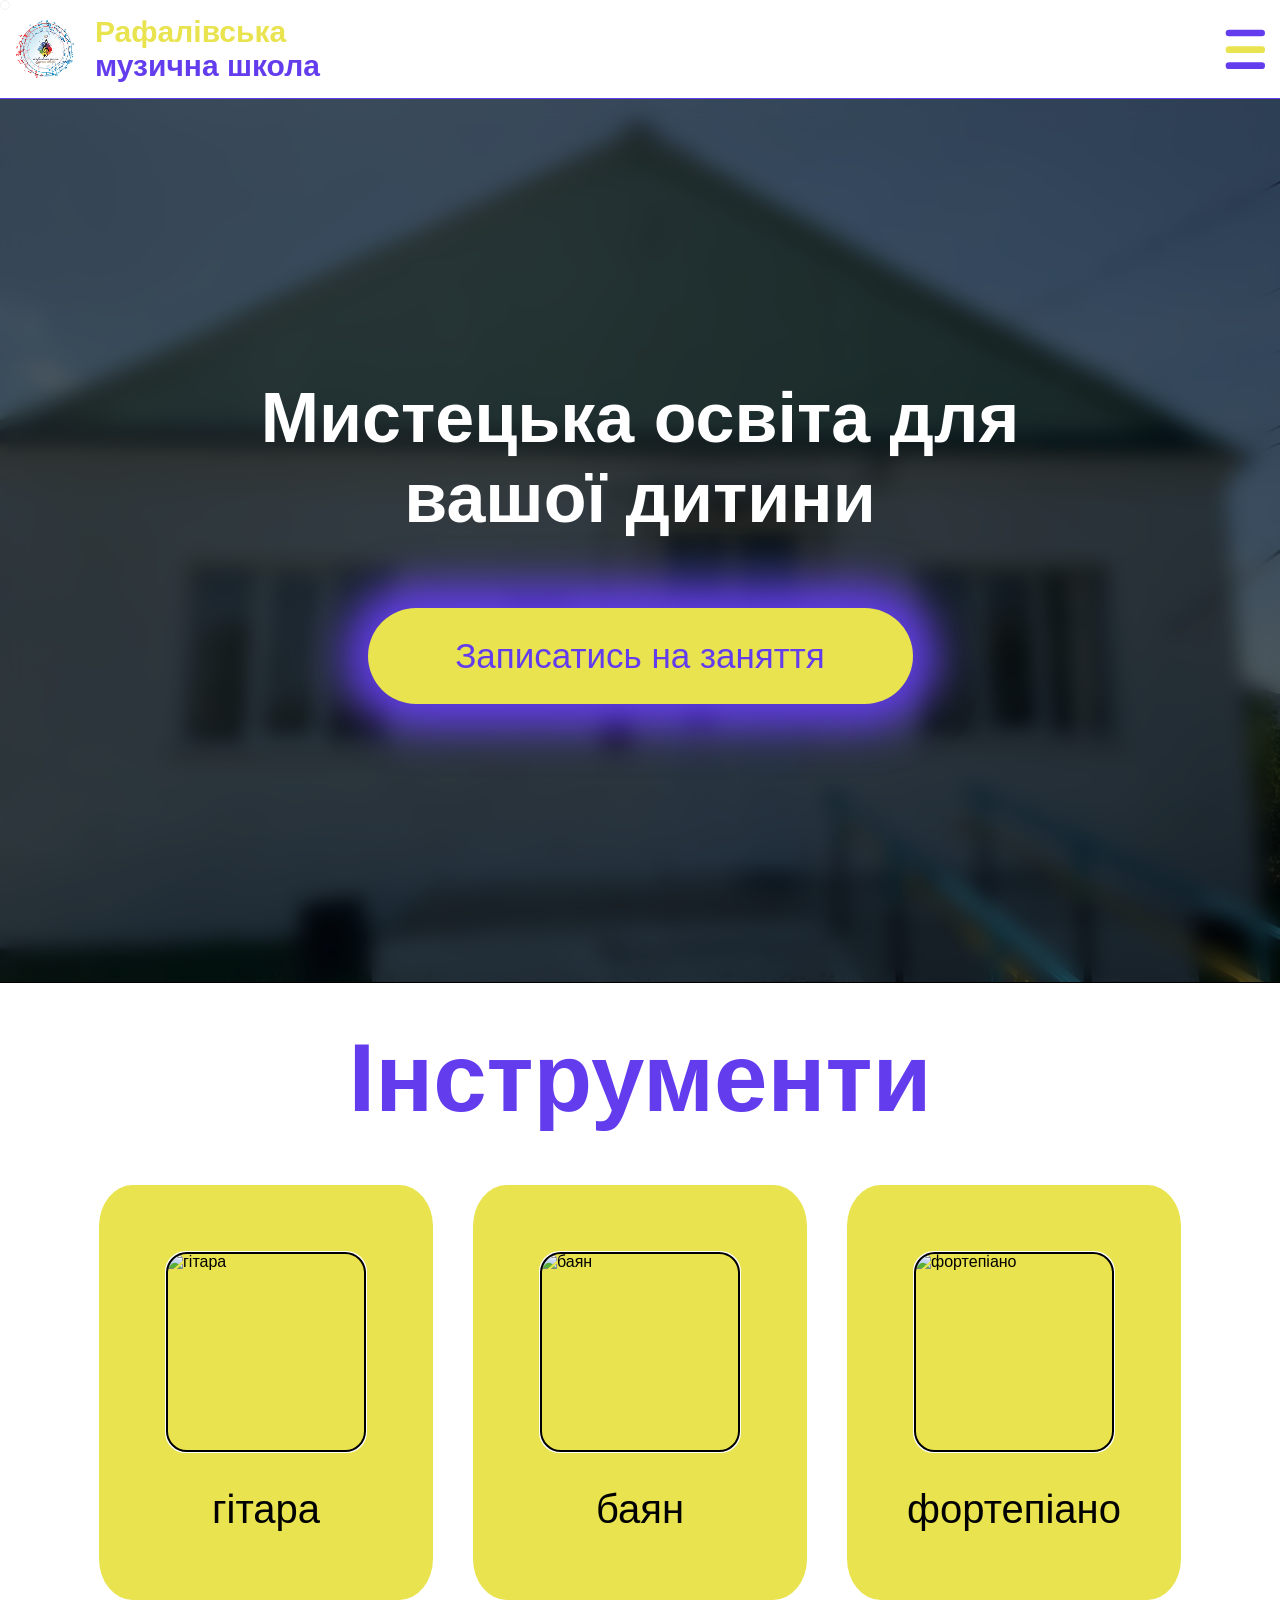
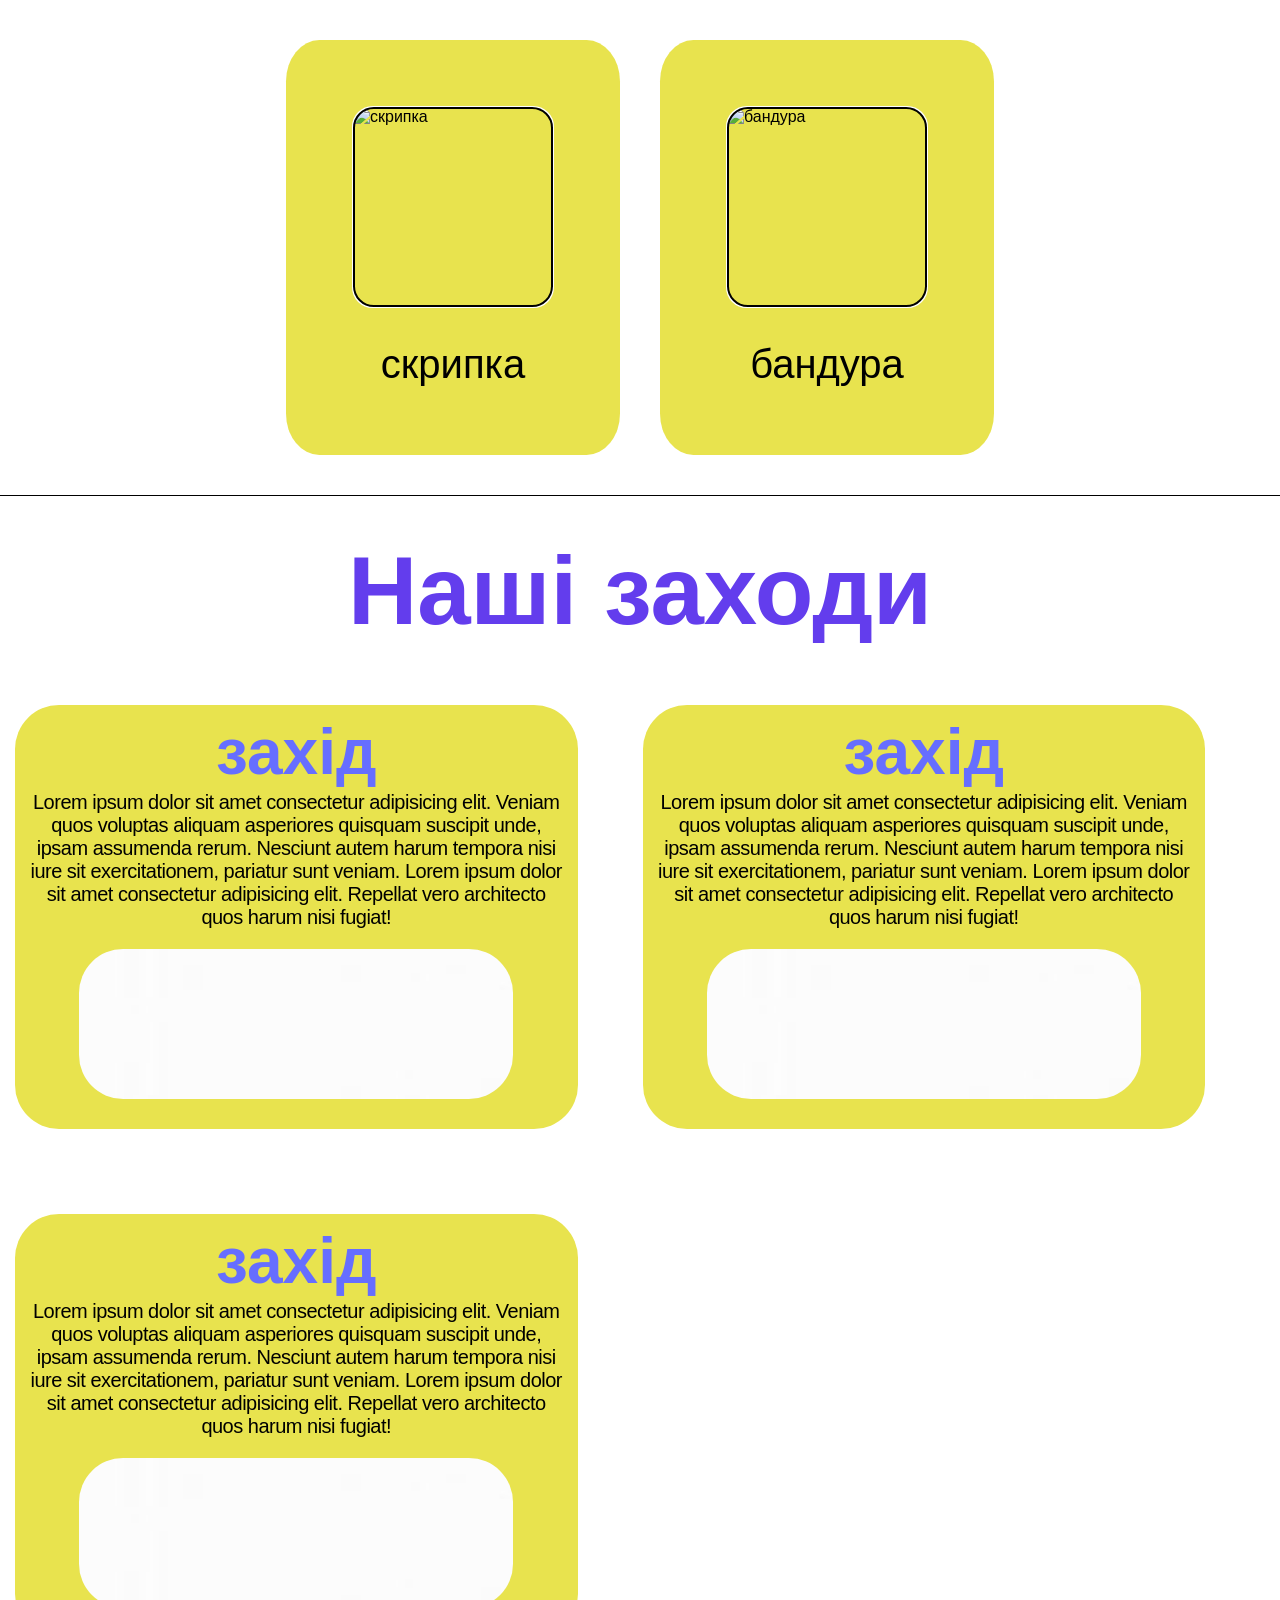
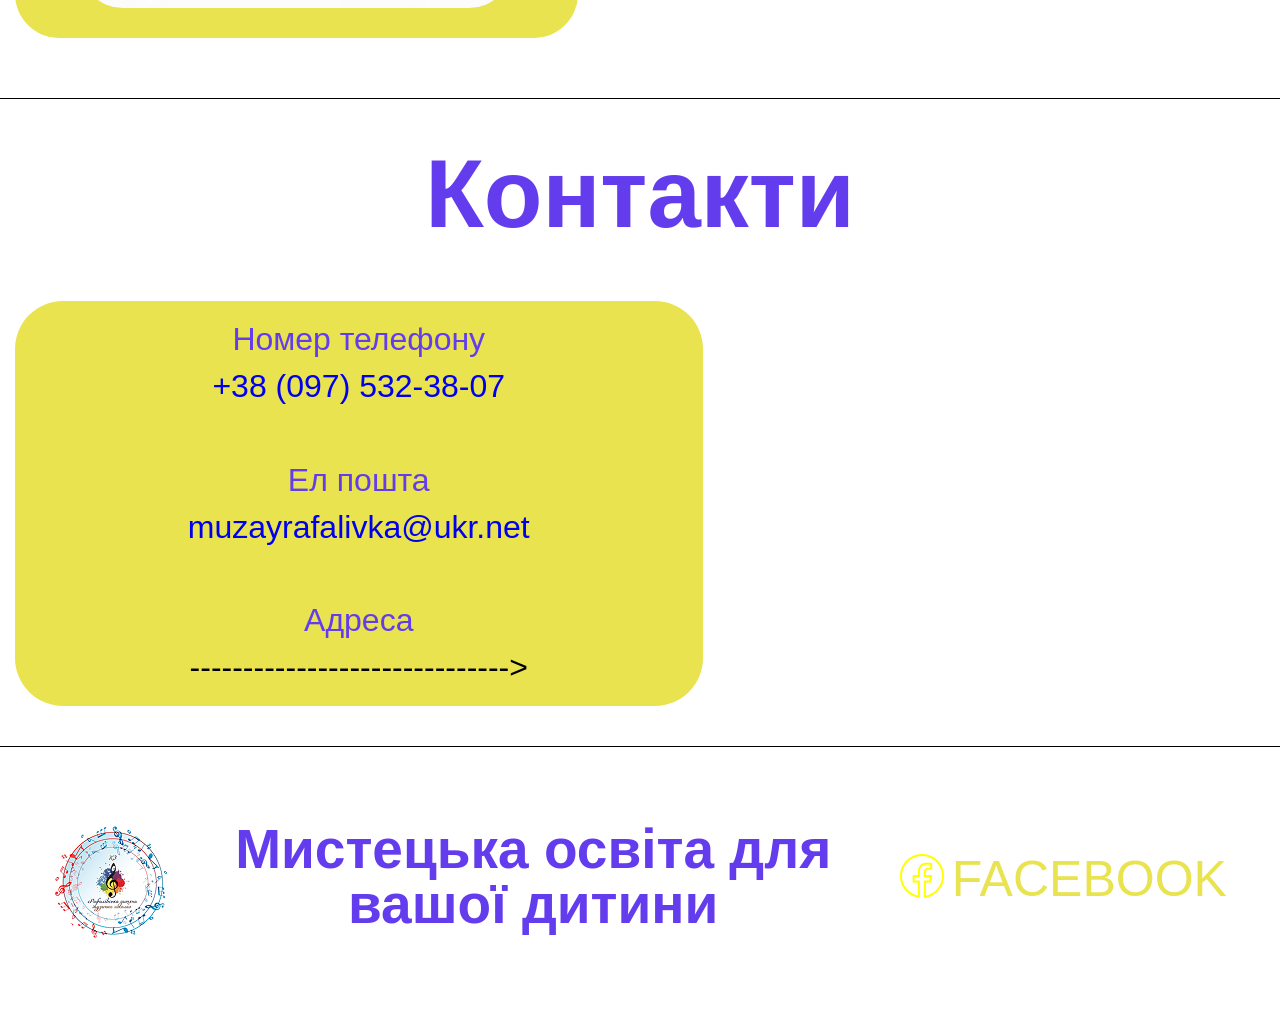
==== commit ce824ba6: "заглушка зроблена" ====
--- a/index.html
+++ b/index.html
@@ -1,8 +1,9 @@
 <!doctype html>
-<html lang="en">
+<html lang="uk">
   <head>
     <meta charset="UTF-8" />
     <meta name="viewport" content="width=device-width, initial-scale=1.0" />
+    <meta name="description" content="Рафалівська музична школа — офіційний сайт. Мистецька освіта для вашої дитини: класи гітари, баяна, фортепіано, скрипки та бандури." />
     <meta name="format-detection" content="telephone=no" />
     <link rel="icon" href="./imgs/logo.png" />
     <link rel="stylesheet" href="./css/main.min.css" />
@@ -11,7 +12,7 @@
   <body>
     <header>
       <div class="logo__box">
-        <img src="./imgs/logo.png" alt="logo" class="logo" />
+        <img src="./imgs/logo.png" alt="Рафалівська музична школа" class="logo" />
         <h1>
           Рафалівська <br >
           <span class="h1__span">музична школа</span>
@@ -22,7 +23,7 @@
           <li class="nav__link">
             <a href="./index.html" class="active__link">Головна</a>
           </li>
-          <li class="nav__link"><a href="#contacts">Контакти</a></li>
+          <li class="nav__link"><a href="./index.html#contacts">Контакти</a></li>
           <li class="nav__link"><a href="./struction-of-year.html">Структура року</a></li>
           <li class="nav__link"><a href="./achievement.html">Наші досягнення</a></li>
           <li class="nav__link"><a href="./teachers.html">Викладачі</a></li>
@@ -34,7 +35,7 @@
         aria-expanded="false"
         aria-label="Відкрити меню"
       >
-      <svg xmlns="http://www.w3.org/2000/svg" width="40" height="4 class="events__p"0" viewBox="0 0 60 60" fill="none">
+      <svg xmlns="http://www.w3.org/2000/svg" width="40" height="40" viewBox="0 0 60 60" fill="none">
         <rect x="1" y="1" width="59" height="10" rx="5" fill="#633DED"/>
         <rect x="1" y="50" width="59" height="10" rx="5" fill="#633DED"/>
         <rect x="1" y="26" width="59" height="10" rx="5" fill="#E8E34E"/>
@@ -69,10 +70,8 @@
         <div class="overlay"></div>
         <div class="hero__content">
           <h2 class="hero__h2">Мистецька освіта для вашої дитини</h2>
-          <a href="">
-            <a href="./index.html#contacts">
-              <button class="hero__button">Записатись на заняття</button>
-            </a>
+          <a href="./index.html#contacts">
+            <button class="hero__button">Записатись на заняття</button>
           </a>
         </div>
       </section>
@@ -84,35 +83,35 @@
 
             <a href="">
             <li class="instruments__li">
-              <img src="" alt="гітара" class="instruments__img">
+              <img src="./imgs/guitar.png" alt="гітара" class="instruments__img">
               <span class="instruments__span">гітара</span>
             </li>
             </a>
 
             <a href="">
             <li class="instruments__li">
-              <img src="" alt="баян" class="instruments__img">
+              <img src="./imgs/accordion.png" alt="баян" class="instruments__img">
               <span class="instruments__span">баян</span>
             </li>
             </a>
 
             <a href="">
             <li class="instruments__li">
-              <img src="" alt="фортепіано" class="instruments__img">
+              <img src="./imgs/piano.png" alt="фортепіано" class="instruments__img">
               <span class="instruments__span">фортепіано</span>
             </li>
             </a>
 
             <a href="">
             <li class="instruments__li">
-              <img src="" alt="скрипка" class="instruments__img">
+              <img src="./imgs/violin.png" alt="скрипка" class="instruments__img">
               <span class="instruments__span">скрипка</span>
             </li>
             </a>
 
             <a href="">
             <li class="instruments__li">
-              <img src="" alt="бандура" class="instruments__img">
+              <img src="./imgs/bandura.png" alt="бандура" class="instruments__img">
               <span class="instruments__span">бандура</span>
             </li>
             </a>
@@ -161,11 +160,11 @@
             <ul class="contacts__information">
               <li class="information__li">
                 <span class="contacts__span">Номер телефону</span>
-                <p class="contacts__p">+38 (097) 532-38-07</p>
+                <p class="contacts__p"><a href="tel:+380975323807">+38 (097) 532-38-07</a></p>
               </li>
               <li class="information__li">
                 <span class="contacts__span">Ел пошта</span>
-                <p class="contacts__p">muzayrafalivka@ukr.net</p>
+                <p class="contacts__p"><a href="mailto:muzayrafalivka@ukr.net">muzayrafalivka@ukr.net</a></p>
               </li>
               <li class="information__li">
                 <span class="contacts__span">Адреса</span>
@@ -181,6 +180,7 @@
             allowfullscreen="" 
             loading="lazy" 
             class="contacts__map"
+            title="Рафалівська музична школа на Google карті"
             referrerpolicy="no-referrer-when-downgrade">
           </iframe>
         </div>
@@ -195,6 +195,7 @@
       <a
         href="https://www.facebook.com/share/1B8LwoM9ha/?mibextid=wwXIfr"
         target="_blank"
+        rel="noopener noreferrer"
         class="footer__facebook"
       >
         <img src="./imgs/facebook.png" alt="facebook" class="facebook__logo" />
@@ -212,4 +213,4 @@
     <script src="./mobile-menu.js"></script>
     <script src="./danya-virus.js"></script>
   </body>
-</html>
+</html>
--- a/css/main.min.css
+++ b/css/main.min.css
@@ -1 +1 @@
-*{margin:0;padding:0;box-sizing:border-box;font-family:"Roboto",sans-serif}body{margin-top:164px}.active__link{text-decoration:underline}a{text-decoration:none}.header__togle{display:none}li{list-style:none;display:inline-block}section{padding:40px 0;border-bottom:.5px solid #000}h2{font-size:40px;margin-bottom:20px;text-align:center}.container{max-width:1300px;width:100%;margin:0 auto;padding:0 15px}header{width:100%;height:164px;display:flex;justify-content:space-around;align-items:center;background-color:#fff;padding:0 15px;position:fixed;top:0;z-index:1000;border-bottom:1px solid #633ded}.logo__box{display:flex;align-items:center;gap:10px}.logo__box h1{color:#e8e34e;font-size:40px}.logo__box h1 .h1__span{color:#633ded}.logo__box .logo{width:116px;height:116px;border-radius:45%}nav{width:60%;display:flex;align-items:center}.nav__list{width:100%;display:flex;justify-content:space-between}.nav__link{transition-duration:200ms;transition-property:transform;transition-timing-function:ease-in-out;transition-delay:50ms}.nav__link>a{color:#633ded;font-weight:bold;font-size:26px;text-decoration-color:#e8e34e;text-decoration-thickness:3px}.nav__link:hover{transform:scale(1.1)}.burger{display:none}.burger__menu{display:none;position:fixed;top:0;left:0;width:60%;height:100vh;background-color:rgba(183,183,0,.588) !important;backdrop-filter:blur(5px);flex-direction:column;justify-content:space-between;padding:20px;z-index:999;margin-left:40%;padding:20px;padding-top:146px}.burger__menu.is-open{display:flex}.burger__list{width:100%;display:flex;flex-direction:column;gap:40px !important;margin-top:50px}.burger__items{display:block}.burger__link{width:100%;color:#fff;font-weight:bold;font-size:25px;text-align:center}button{border:none;outline:none;background-color:rgba(0,0,0,0)}footer{height:164px;display:flex;justify-content:space-around;flex-wrap:wrap;align-items:center;background-color:#fff;padding:20px}.footer__logo{width:116px;height:116px;border-radius:50px}.footer__h2{font-size:55px;text-align:center;margin-bottom:10px;line-height:55px;color:#633ded}.footer__facebook-text{color:#e8e34e;position:relative;bottom:5px;display:inline-block;font-size:50px;font-weight:100}.structureOfYear{background-color:#fff}.structionOfYear__h2{color:#e8e34e;margin-bottom:59px;font-size:96px}.structionOfYear__p{text-align:center;font-size:25px;color:#633ded}.events{background-color:#fff}.events__h2{color:#633ded;margin-bottom:59px;font-size:96px}.events__list{display:flex;flex-direction:column;gap:65px}.events__li{width:1270px;height:450px;background-color:#e8e34e;margin-bottom:20px;display:flex;justify-content:space-between;align-items:center;gap:20px;padding:86px;border-radius:44px}.events__li:nth-child(2n){flex-direction:row-reverse}.events__li:nth-child(2n) .events__textbox,.events__li:nth-child(2n) .events__img{text-align:right}.events__textbox{width:100%;display:flex;flex-direction:column;justify-content:space-between;gap:2px}.events__img{width:40%;height:278px;border-radius:44px}.events__h3{font-size:64px;color:#666eff}.events__p{text-align:center;font-size:25px;color:#000}.achievement{background-color:#fff}.achievement__h2{color:#633ded;margin-bottom:59px;font-size:96px}.achievement__list{display:flex;flex-direction:column;gap:65px}.achievement__li{width:1270px;height:450px;background-color:#e8e34e;margin-bottom:20px;display:flex;justify-content:space-between;align-items:center;gap:20px;padding:86px;border-radius:44px}.achievement__li:nth-child(2n){flex-direction:row-reverse}.achievement__li:nth-child(2n) .achievement__textbox,.achievement__li:nth-child(2n) .achievement__img{text-align:right}.achievement__textbox{width:60%;display:flex;flex-direction:column;justify-content:space-between;gap:20px}.achievement__img{width:40%;height:300px;border-radius:44px}.achievement__h3{font-size:64px;color:#666eff}.achievement__p{font-size:25px;color:#000}.instruments{background-color:#fff}.instruments__container{display:flex;justify-content:center;align-items:space-between;flex-wrap:wrap}.instruments__h2{text-align:center;color:#633ded;font-size:96px;margin-bottom:52px}.instruments__list{display:flex;justify-content:center;gap:40px;align-items:space-between;flex-wrap:wrap}.instruments__li{width:334px;height:415px;color:#000;border-radius:10%;background-color:#e8e34e;padding:68px;display:flex;flex-direction:column;justify-content:space-between;align-items:center;transition-duration:200ms;transition-property:transform;transition-timing-function:ease-in-out;transition-delay:50ms;cursor:pointer}.instruments__li:hover{transform:scale(1.1)}.instruments__li .instruments__img{width:198px;height:198px;outline:auto;border-radius:10%}.instruments__li .instruments__span{font-size:40px;text-align:center}.hero{height:884px;background-size:cover;background-image:url("../../imgs/hero-image.jpg");display:flex;justify-content:center;align-items:center;position:relative}.overlay{background-color:rgba(0,0,0,.632);position:absolute;top:0;bottom:0;left:0;right:0;backdrop-filter:blur(10px)}.hero__content{width:795px;z-index:2;text-align:center;color:#fff}.hero__content h2{font-size:70px;margin-bottom:20px}.hero__content .hero__button{width:545px;height:96px;background-color:#e8e34e;box-shadow:0px 0px 44px 22px #633ded;border:0;border-radius:50px;transition-duration:200ms;transition-property:transform;transition-timing-function:ease-in-out;transition-delay:50ms;margin-top:50px;font-size:35px;color:#633ded;cursor:pointer}.hero__content .hero__button:hover{transform:scale(1.1)}.contacts{background-color:#fff}.contacts__h2{text-align:center;color:#633ded;font-size:96px;margin-bottom:52px}.contacts__container{display:flex;flex-direction:row;justify-content:space-between;gap:50px}.contacts__textbox{width:55%;height:405px;background-color:#e8e34e;display:flex;flex-direction:column;justify-content:space-between;align-items:center;gap:20px;border-radius:48px}.contacts__information{width:100%;height:100%;display:flex;flex-direction:column;justify-content:space-between;align-items:center;gap:30px;padding:20px}.contacts__information span,.contacts__information p{font-size:32px;color:#633ded;font-weight:525}.contacts__information p{color:#000}.information__li{display:flex;flex-direction:column;justify-content:space-between;align-items:center;gap:10px}.contacts__map{border-radius:48px}@media(max-width: 1470px){body{margin-top:99px}header{justify-content:space-between;padding:15px;height:auto}.js-open-menu{display:block}.logo__box{justify-content:space-between;gap:20px}.logo__box .logo{width:60px;height:60px}.logo__box h1{font-size:30px}nav{display:none}.burger{display:flex !important}.burger__menu{align-items:center}.menu-close{margin-bottom:50px}.burger__list{gap:24px}.burger__items{display:flex;justify-content:center}.teacher,.student{width:47%}.events__list{flex-direction:row;flex-wrap:wrap}.events__li{flex-direction:column !important;width:45%;height:auto;padding:10px}.events__h3{text-align:center}.events__p{font-size:20px;width:100%;letter-spacing:-0.5px}.events__img{width:80%;height:150px;margin-bottom:20px}footer{height:270px}.contacts__list{flex-direction:row}}.danya__button{position:absolute;top:0px;left:0px;width:10px;height:10px;border-radius:50%;background-color:rgba(255,0,0,0);border:none;cursor:pointer;border:rgba(0,0,0,.0588235294) .1px solid;z-index:9999}.backdrop{position:fixed;inset:0;display:flex;justify-content:center;align-items:center;padding:24px;background-color:rgba(0,0,0,.75);z-index:9999}.modal-content{position:relative;width:100%;height:100%}.modal-content img{width:100%;height:100%;-o-object-fit:contain;object-fit:contain;display:block}.modal-close{position:absolute;top:12px;right:12px;width:36px;height:36px;border:none;border-radius:50%;background-color:#fff;color:#000;font-size:24px;cursor:pointer;display:flex;align-items:center;justify-content:center;box-shadow:0 8px 24px rgba(0,0,0,.2)}.no-scroll{overflow:hidden}.is-hidden{display:none !important}@media(max-width: 768px){body{margin-top:91px}h2{font-size:50px !important}.logo__box h1{font-size:23px}.logo__box{width:253px}nav{display:none}.menu-close{display:block}.hero__button{width:320px !important;height:60px;font-size:20px;font-size:27px !important}.events__list{flex-direction:column}.events__li{flex-direction:column;width:100%}.events__li{flex-direction:column}.events__img{height:auto;margin:0px !important}.events__p{width:100%;letter-spacing:-0.5px;text-align:center}.reverse__img{order:-1}.achievement__list{flex-direction:column}.achievement__li{flex-direction:column;width:100%}.achievement__li{flex-direction:column}.achievement__img{height:auto;margin:0px !important}.achievement__p{width:100%;letter-spacing:-0.5px;text-align:center}.reverse__img{order:-1}footer{height:350px;gap:30px}.contacts__container{flex-direction:column !important;gap:20px}.contacts__svg{width:20px;height:20px}.contacts__textbox{width:100%;font-size:15px !important}.contacts__textbox>p,.contacts__textbox>span{font-size:10px !important}.contacts__span{font-size:35px !important}.contacts__p{font-size:23px !important}.contacts__map{width:100%;border:1px solid #000}.facebook__logo{width:40px;height:40px}.footer__facebook-text{font-size:40px}}+*{margin:0;padding:0;box-sizing:border-box;font-family:"Roboto",sans-serif}body{margin-top:164px}.active__link{text-decoration:underline}a{text-decoration:none}.header__togle{display:none}li{list-style:none;display:inline-block}section{padding:40px 0;border-bottom:.5px solid #000}h2{font-size:40px;margin-bottom:20px;text-align:center}.container{max-width:1300px;width:100%;margin:0 auto;padding:0 15px}header{width:100%;height:164px;display:flex;justify-content:space-around;align-items:center;background-color:#fff;padding:0 15px;position:fixed;top:0;z-index:1000;border-bottom:1px solid #633ded}.logo__box{display:flex;align-items:center;gap:10px}.logo__box h1{color:#e8e34e;font-size:40px}.logo__box h1 .h1__span{color:#633ded}.logo__box .logo{width:116px;height:116px;border-radius:45%}nav{width:60%;display:flex;align-items:center}.nav__list{width:100%;display:flex;justify-content:space-between}.nav__link{transition-duration:200ms;transition-property:transform;transition-timing-function:ease-in-out;transition-delay:50ms}.nav__link>a{color:#633ded;font-weight:bold;font-size:26px;text-decoration-color:#e8e34e;text-decoration-thickness:3px}.nav__link:hover{transform:scale(1.1)}.burger{display:none}.burger__menu{display:none;position:fixed;top:0;left:0;width:60%;height:100vh;background-color:rgba(183,183,0,.588) !important;backdrop-filter:blur(5px);flex-direction:column;justify-content:space-between;padding:20px;z-index:999;margin-left:40%;padding:20px;padding-top:146px}.burger__menu.is-open{display:flex}.burger__list{width:100%;display:flex;flex-direction:column;gap:40px !important;margin-top:50px}.burger__items{display:block}.burger__link{width:100%;color:#fff;font-weight:bold;font-size:25px;text-align:center}button{border:none;outline:none;background-color:rgba(0,0,0,0)}footer{height:164px;display:flex;justify-content:space-around;flex-wrap:wrap;align-items:center;background-color:#fff;padding:20px}.footer__logo{width:116px;height:116px;border-radius:50px}.footer__h2{font-size:55px;text-align:center;margin-bottom:10px;line-height:55px;color:#633ded}.footer__facebook-text{color:#e8e34e;position:relative;bottom:5px;display:inline-block;font-size:50px;font-weight:100}.structureOfYear{background-color:#fff}.structionOfYear__h2{color:#e8e34e;margin-bottom:59px;font-size:96px}.structionOfYear__p{text-align:center;font-size:25px;color:#633ded}.events{background-color:#fff}.events__h2{color:#633ded;margin-bottom:59px;font-size:96px}.events__list{display:flex;flex-direction:column;gap:65px}.events__li{width:1270px;height:450px;background-color:#e8e34e;margin-bottom:20px;display:flex;justify-content:space-between;align-items:center;gap:20px;padding:86px;border-radius:44px}.events__li:nth-child(2n){flex-direction:row-reverse}.events__li:nth-child(2n) .events__textbox,.events__li:nth-child(2n) .events__img{text-align:right}.events__textbox{width:100%;display:flex;flex-direction:column;justify-content:space-between;gap:2px}.events__img{width:40%;height:278px;border-radius:44px}.events__h3{font-size:64px;color:#666eff}.events__p{text-align:center;font-size:25px;color:#000}.achievement{background-color:#fff}.achievement__h2{color:#633ded;margin-bottom:59px;font-size:96px}.achievement__list{display:flex;flex-direction:column;gap:65px}.achievement__li{width:1270px;height:450px;background-color:#e8e34e;margin-bottom:20px;display:flex;justify-content:space-between;align-items:center;gap:20px;padding:86px;border-radius:44px}.achievement__li:nth-child(2n){flex-direction:row-reverse}.achievement__li:nth-child(2n) .achievement__textbox,.achievement__li:nth-child(2n) .achievement__img{text-align:right}.achievement__textbox{width:60%;display:flex;flex-direction:column;justify-content:space-between;gap:20px}.achievement__img{width:40%;height:300px;border-radius:44px}.achievement__h3{font-size:64px;color:#666eff}.achievement__p{font-size:25px;color:#000}.instruments{background-color:#fff}.instruments__container{display:flex;justify-content:center;align-items:space-between;flex-wrap:wrap}.instruments__h2{text-align:center;color:#633ded;font-size:96px;margin-bottom:52px}.instruments__list{display:flex;justify-content:center;gap:40px;align-items:space-between;flex-wrap:wrap}.instruments__li{width:334px;height:415px;color:#000;border-radius:10%;background-color:#e8e34e;padding:68px;display:flex;flex-direction:column;justify-content:space-between;align-items:center;transition-duration:200ms;transition-property:transform;transition-timing-function:ease-in-out;transition-delay:50ms;cursor:pointer}.instruments__li:hover{transform:scale(1.1)}.instruments__li .instruments__img{width:198px;height:198px;outline:auto;border-radius:10%}.instruments__li .instruments__span{font-size:40px;text-align:center}.hero{height:884px;background-size:cover;background-image:url("../imgs/hero-image.jpg");display:flex;justify-content:center;align-items:center;position:relative}.overlay{background-color:rgba(0,0,0,.632);position:absolute;top:0;bottom:0;left:0;right:0;backdrop-filter:blur(10px)}.hero__content{width:795px;z-index:2;text-align:center;color:#fff}.hero__content h2{font-size:70px;margin-bottom:20px}.hero__content .hero__button{width:545px;height:96px;background-color:#e8e34e;box-shadow:0px 0px 44px 22px #633ded;border:0;border-radius:50px;transition-duration:200ms;transition-property:transform;transition-timing-function:ease-in-out;transition-delay:50ms;margin-top:50px;font-size:35px;color:#633ded;cursor:pointer}.hero__content .hero__button:hover{transform:scale(1.1)}.contacts{background-color:#fff}.contacts__h2{text-align:center;color:#633ded;font-size:96px;margin-bottom:52px}.contacts__container{display:flex;flex-direction:row;justify-content:space-between;gap:50px}.contacts__textbox{width:55%;height:405px;background-color:#e8e34e;display:flex;flex-direction:column;justify-content:space-between;align-items:center;gap:20px;border-radius:48px}.contacts__information{width:100%;height:100%;display:flex;flex-direction:column;justify-content:space-between;align-items:center;gap:30px;padding:20px}.contacts__information span,.contacts__information p{font-size:32px;color:#633ded;font-weight:525}.contacts__information p{color:#000}.information__li{display:flex;flex-direction:column;justify-content:space-between;align-items:center;gap:10px}.contacts__map{border-radius:48px}@media(max-width: 1470px){body{margin-top:99px}header{justify-content:space-between;padding:15px;height:auto}.js-open-menu{display:block}.logo__box{justify-content:space-between;gap:20px}.logo__box .logo{width:60px;height:60px}.logo__box h1{font-size:30px}nav{display:none}.burger{display:flex !important}.burger__menu{align-items:center}.menu-close{margin-bottom:50px}.burger__list{gap:24px}.burger__items{display:flex;justify-content:center}.teacher,.student{width:47%}.events__list{flex-direction:row;flex-wrap:wrap}.events__li{flex-direction:column !important;width:45%;height:auto;padding:10px}.events__h3{text-align:center}.events__p{font-size:20px;width:100%;letter-spacing:-0.5px}.events__img{width:80%;height:150px;margin-bottom:20px}footer{height:270px}.contacts__list{flex-direction:row}}.danya__button{position:absolute;top:0px;left:0px;width:10px;height:10px;border-radius:50%;background-color:rgba(255,0,0,0);border:none;cursor:pointer;border:rgba(0,0,0,.0588235294) .1px solid;z-index:9999}.backdrop{position:fixed;inset:0;display:flex;justify-content:center;align-items:center;padding:24px;background-color:rgba(0,0,0,.75);z-index:9999}.modal-content{position:relative;width:100%;height:100%}.modal-content img{width:100%;height:100%;-o-object-fit:contain;object-fit:contain;display:block}.modal-close{position:absolute;top:12px;right:12px;width:36px;height:36px;border:none;border-radius:50%;background-color:#fff;color:#000;font-size:24px;cursor:pointer;display:flex;align-items:center;justify-content:center;box-shadow:0 8px 24px rgba(0,0,0,.2)}.no-scroll{overflow:hidden}.is-hidden{display:none !important}@media(max-width: 768px){body{margin-top:91px}h2{font-size:50px !important}.logo__box h1{font-size:23px}.logo__box{width:253px}nav{display:none}.menu-close{display:block}.hero__button{width:320px !important;height:60px;font-size:20px;font-size:27px !important}.events__list{flex-direction:column}.events__li{flex-direction:column;width:100%}.events__li{flex-direction:column}.events__img{height:auto;margin:0px !important}.events__p{width:100%;letter-spacing:-0.5px;text-align:center}.reverse__img{order:-1}.achievement__list{flex-direction:column}.achievement__li{flex-direction:column;width:100%}.achievement__li{flex-direction:column}.achievement__img{height:auto;margin:0px !important}.achievement__p{width:100%;letter-spacing:-0.5px;text-align:center}.reverse__img{order:-1}footer{height:350px;gap:30px}.contacts__container{flex-direction:column !important;gap:20px}.contacts__svg{width:20px;height:20px}.contacts__textbox{width:100%;font-size:15px !important}.contacts__textbox>p,.contacts__textbox>span{font-size:10px !important}.contacts__span{font-size:35px !important}.contacts__p{font-size:23px !important}.contacts__map{width:100%;border:1px solid #000}.facebook__logo{width:40px;height:40px}.footer__facebook-text{font-size:40px}}
